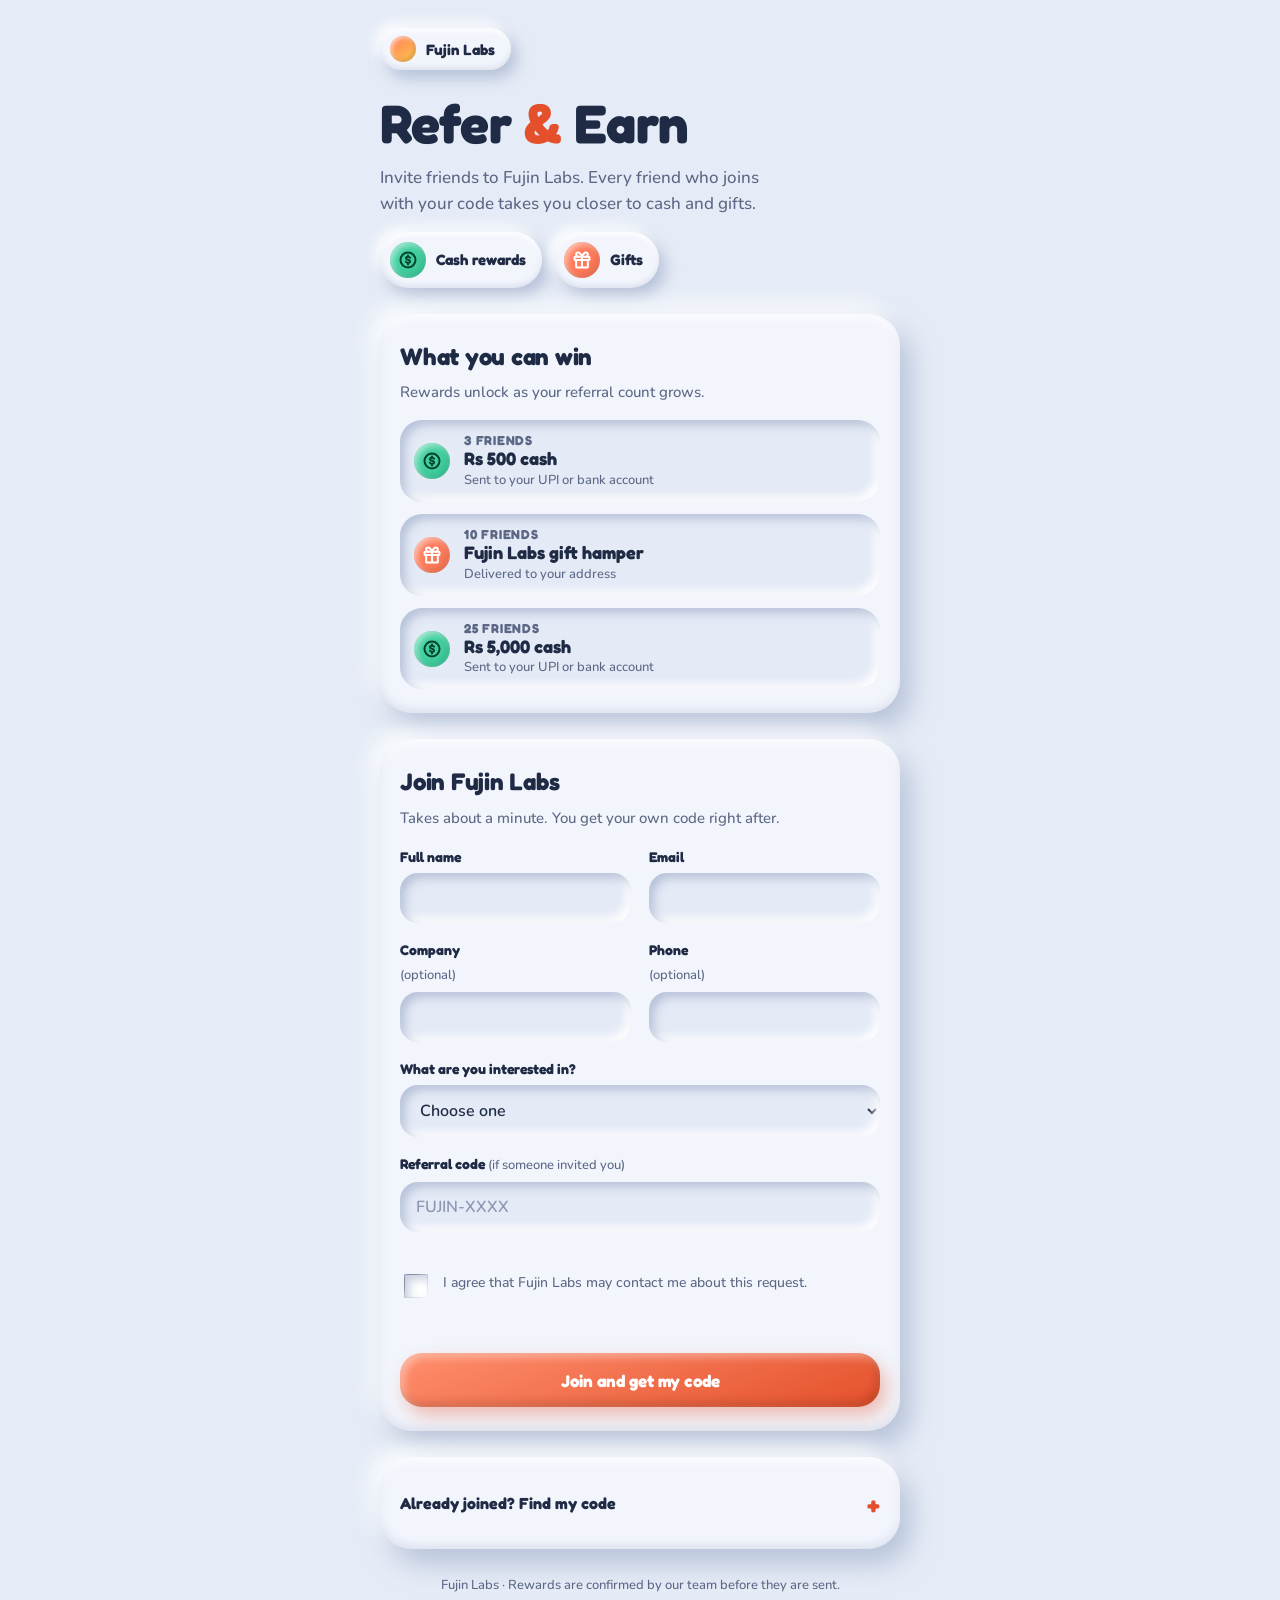
==== index.html @ dd2f0830 "Add initial index.html for Fujin Labs referral system" ====
<!doctype html>
<html lang="en">
<head>
<meta charset="utf-8">
<meta name="viewport" content="width=device-width, initial-scale=1, viewport-fit=cover">
<meta name="color-scheme" content="light">
<title>Fujin Labs Refer and Earn</title>
<link rel="preconnect" href="https://fonts.googleapis.com">
<link rel="preconnect" href="https://fonts.gstatic.com" crossorigin>
<link href="https://fonts.googleapis.com/css2?family=Fredoka:wght@500;600;700&family=Nunito:wght@500;600;700;800&display=swap" rel="stylesheet">
<style>
  /* Claymorphism, light only. Mobile-first single column; every surface is a soft raised or pressed-in blob. */
  :root{
    color-scheme:light;
    --bg:#e6ecf7; --surface:#f2f5fc; --well:#e4eaf6;
    --ink:#1f2b45; --muted:#5b6784; --line:#d3dcee;
    --coral:#ff7a59; --coral-deep:#e4502b; --mint:#3fcf9f; --mint-deep:#0e7a58;
    --sun:#ffc94d; --sky:#78c2ff; --lilac:#b9a7ff; --warn:#b3431f;
    --sh-dark:rgba(139,156,190,.55); --sh-light:#ffffff;
    --display:"Fredoka","Trebuchet MS",system-ui,sans-serif;
    --body:"Nunito","Segoe UI",system-ui,sans-serif;
    --clay:10px 14px 28px var(--sh-dark), -8px -8px 22px var(--sh-light), inset 0 -4px 8px rgba(139,156,190,.22), inset 0 4px 8px rgba(255,255,255,.95);
    --clay-sm:6px 8px 16px var(--sh-dark), -5px -5px 12px var(--sh-light), inset 0 -3px 5px rgba(139,156,190,.2), inset 0 3px 5px rgba(255,255,255,.95);
    --pressed:inset 5px 5px 10px rgba(139,156,190,.5), inset -5px -5px 10px #ffffff;
  }
  *{box-sizing:border-box}
  html{-webkit-text-size-adjust:100%}
  body{margin:0;background:var(--bg);color:var(--ink);font:500 16px/1.55 var(--body);
    padding-block:28px 56px;
    padding-left:max(16px,env(safe-area-inset-left,0px));padding-right:max(16px,env(safe-area-inset-right,0px))}
  main{max-width:520px;margin:0 auto;display:flex;flex-direction:column;gap:26px}
  .card{background:var(--surface);border-radius:32px;box-shadow:var(--clay);padding:24px 20px}
  h1,h2,h3{font-family:var(--display);margin:0;letter-spacing:-.01em;text-wrap:balance}

  /* hero */
  .brand{display:inline-flex;align-items:center;gap:10px;align-self:flex-start;background:var(--surface);box-shadow:var(--clay-sm);border-radius:999px;padding:8px 16px 8px 10px;font:700 15px var(--display)}
  .brand i{width:26px;height:26px;border-radius:50%;background:linear-gradient(145deg,var(--coral),var(--sun));box-shadow:inset -2px -2px 4px rgba(0,0,0,.15),inset 2px 2px 4px rgba(255,255,255,.6)}
  .hero{display:flex;flex-direction:column;gap:14px}
  h1{font-size:clamp(38px,11vw,54px);line-height:1.02;font-weight:700}
  h1 em{font-style:normal;color:var(--coral-deep)}
  .lede{margin:0;color:var(--muted);font-size:17px;max-width:40ch}
  .chips{display:flex;gap:12px;flex-wrap:wrap}
  .chip{display:flex;align-items:center;gap:10px;padding:10px 16px 10px 10px;border-radius:999px;background:var(--surface);box-shadow:var(--clay-sm);font:700 15px var(--display)}
  .ico{width:36px;height:36px;border-radius:50%;display:grid;place-items:center;flex:none;box-shadow:inset -3px -3px 6px rgba(0,0,0,.12),inset 3px 3px 6px rgba(255,255,255,.55)}
  .ico svg{width:20px;height:20px}
  .ico.money{background:var(--mint);color:#06432f} .ico.gift{background:var(--coral);color:#fff}

  /* reward ladder */
  .ladder{display:flex;flex-direction:column;gap:12px;margin-top:16px}
  .tier{display:flex;align-items:center;gap:14px;background:var(--well);border-radius:22px;box-shadow:var(--pressed);padding:12px 14px}
  .tier .need{font:700 13px var(--display);color:var(--muted);text-transform:uppercase;letter-spacing:.06em}
  .tier .what{font:700 18px/1.2 var(--display)}
  .tier .det{font-size:13px;color:var(--muted)}
  .tier.done{background:#d9f5ea} .tier.done .need{color:var(--mint-deep)}
  .tier .tick{margin-left:auto;width:28px;height:28px;border-radius:50%;background:var(--mint);color:#06432f;display:none;place-items:center;flex:none}
  .tier.done .tick{display:grid}
  .sub{color:var(--muted);margin:6px 0 0;font-size:15px}

  /* form */
  form{display:flex;flex-direction:column;gap:18px;margin-top:18px}
  label{display:flex;flex-direction:column;gap:8px;font:700 14px var(--display)}
  label small{font:500 13px var(--body);color:var(--muted)}
  input,select{font:600 16px var(--body);color:var(--ink);background:var(--well);border:0;border-radius:18px;padding:14px 16px;min-height:50px;width:100%;min-width:0;box-shadow:var(--pressed)}
  input::placeholder{color:#8b97b2}
  input:focus,select:focus{outline:3px solid var(--sky);outline-offset:2px}
  .two{display:grid;grid-template-columns:1fr 1fr;gap:18px}
  @media(max-width:480px){.two{grid-template-columns:1fr}}
  .locked{background:#fff1ea;color:var(--coral-deep);letter-spacing:.08em;font-weight:800;cursor:not-allowed}
  .lockrow{display:flex;align-items:center;gap:8px;font:600 13px var(--body);color:var(--coral-deep)}
  .lockrow svg{width:16px;height:16px;flex:none}
  .hint{font:600 13px var(--body);margin:0;min-height:1.2em;color:var(--muted)}
  .hint.ok{color:var(--mint-deep)} .hint.bad{color:var(--warn)}
  .consent{flex-direction:row;align-items:flex-start;gap:12px;font:500 14px/1.45 var(--body);color:var(--muted)}
  .consent input{width:24px;height:24px;min-height:0;flex:none;padding:0;accent-color:var(--coral-deep);margin-top:1px}
  button{font:700 17px var(--display);border:0;cursor:pointer;color:#fff;border-radius:22px;min-height:54px;padding:14px 22px;
    background:linear-gradient(160deg,#ff8f6e,var(--coral-deep));
    box-shadow:6px 9px 18px rgba(228,80,43,.35),inset -4px -5px 9px rgba(0,0,0,.14),inset 4px 4px 9px rgba(255,255,255,.4)}
  button:active{transform:translateY(1px);box-shadow:3px 4px 9px rgba(228,80,43,.35),inset -2px -2px 5px rgba(0,0,0,.14),inset 2px 2px 5px rgba(255,255,255,.3)}
  button.soft{background:var(--surface);color:var(--ink);box-shadow:var(--clay-sm);min-height:48px;font-size:15px;padding:12px 18px}
  button.wa{background:linear-gradient(160deg,#4fdc8b,#1aa85a);box-shadow:6px 9px 18px rgba(26,168,90,.35),inset -4px -5px 9px rgba(0,0,0,.14),inset 4px 4px 9px rgba(255,255,255,.4)}
  button:disabled{opacity:.65;cursor:wait}
  button:focus-visible{outline:3px solid var(--sky);outline-offset:3px}

  /* result */
  .success{display:flex;align-items:center;gap:14px}
  .success .ico{width:52px;height:52px;background:var(--mint)} .success .ico svg{width:28px;height:28px}
  .codebox{margin:18px 0;background:var(--well);border-radius:24px;box-shadow:var(--pressed);padding:18px;display:flex;flex-direction:column;gap:12px}
  .codebox span{font:700 12px var(--display);text-transform:uppercase;letter-spacing:.1em;color:var(--muted)}
  .code{font:700 clamp(28px,9vw,38px)/1 var(--display);letter-spacing:.06em;color:var(--coral-deep);overflow-wrap:anywhere}
  .link{font-size:13px;color:var(--muted);overflow-wrap:anywhere;margin:0}
  .actions{display:grid;grid-template-columns:1fr 1fr;gap:12px}
  .actions .wa{grid-column:1/-1}
  .meter{margin-top:22px;display:flex;flex-direction:column;gap:10px}
  .meter-top{display:flex;align-items:baseline;gap:10px}
  .meter-top b{font:700 46px/1 var(--display);font-variant-numeric:tabular-nums}
  .bar{height:22px;border-radius:999px;background:var(--well);box-shadow:var(--pressed);overflow:hidden;padding:4px}
  .bar i{display:block;height:100%;border-radius:999px;background:linear-gradient(90deg,var(--sun),var(--coral));box-shadow:inset 0 2px 3px rgba(255,255,255,.6);min-width:14px;transition:width .5s ease}
  .badge{display:inline-block;border-radius:999px;padding:4px 12px;font:700 13px var(--display);background:var(--sun);color:#4a3500}
  .banner{border-radius:20px;background:#fff6dc;color:#6b4e00;font-size:14px;padding:12px 16px;box-shadow:var(--clay-sm)}
  details summary{cursor:pointer;font:700 16px var(--display);list-style:none;display:flex;align-items:center;justify-content:space-between;min-height:44px}
  details summary::-webkit-details-marker{display:none}
  details summary::after{content:"+";font-size:26px;color:var(--coral-deep)}
  details[open] summary::after{content:"\2212"}
  footer{text-align:center;color:var(--muted);font-size:13px}
  [hidden]{display:none!important}
  @media(prefers-reduced-motion:reduce){*{transition:none!important}}
</style>
</head>
<body>
<main>
  <div class="brand"><i></i>Fujin Labs</div>

  <header class="hero">
    <h1>Refer <em>&amp;</em> Earn</h1>
    <p class="lede">Invite friends to Fujin Labs. Every friend who joins with your code takes you closer to cash and gifts.</p>
    <div class="chips">
      <div class="chip"><span class="ico money" data-icon="money"></span>Cash rewards</div>
      <div class="chip"><span class="ico gift" data-icon="gift"></span>Gifts</div>
    </div>
  </header>

  <div id="banner" class="banner" hidden>Demo mode: entries are saved only in this browser. Add your Web app URL in the setup to store them in your Google Sheet.</div>

  <section class="card" aria-labelledby="ladderTitle">
    <h2 id="ladderTitle">What you can win</h2>
    <p class="sub">Rewards unlock as your referral count grows.</p>
    <div class="ladder" id="ladder"></div>
  </section>

  <section class="card" id="formCard" aria-labelledby="formTitle">
    <h2 id="formTitle">Join Fujin Labs</h2>
    <p class="sub">Takes about a minute. You get your own code right after.</p>
    <form id="joinForm" novalidate>
      <div class="two">
        <label for="name">Full name<input id="name" autocomplete="name" required></label>
        <label for="email">Email<input id="email" type="email" inputmode="email" autocomplete="email" required></label>
      </div>
      <div class="two">
        <label for="company">Company <small>(optional)</small><input id="company" autocomplete="organization"></label>
        <label for="phone">Phone <small>(optional)</small><input id="phone" type="tel" inputmode="tel" autocomplete="tel"></label>
      </div>
      <label for="interest">What are you interested in?
        <select id="interest" required>
          <option value="">Choose one</option>
          <option>Product demo</option>
          <option>Consulting</option>
          <option>Partnership</option>
          <option>Something else</option>
        </select>
      </label>
      <label for="ref"><span>Referral code <small id="refOpt">(if someone invited you)</small></span>
        <input id="ref" placeholder="FUJIN-XXXX" autocapitalize="characters" autocomplete="off" spellcheck="false">
        <span class="lockrow" id="lockRow" hidden>
          <svg viewBox="0 0 24 24" fill="none" stroke="currentColor" stroke-width="2.4" stroke-linecap="round" stroke-linejoin="round"><rect x="5" y="11" width="14" height="10" rx="3"/><path d="M8 11V8a4 4 0 0 1 8 0v3"/></svg>
          <span id="lockMsg">Locked from your invite link</span>
        </span>
        <p class="hint" id="refHint"></p>
      </label>
      <label class="consent" for="consent"><input id="consent" type="checkbox">I agree that Fujin Labs may contact me about this request.</label>
      <p class="hint bad" id="formErr" role="alert"></p>
      <button id="submitBtn" type="submit">Join and get my code</button>
    </form>
  </section>

  <section class="card" id="doneCard" hidden aria-live="polite">
    <div class="success">
      <span class="ico" data-icon="check"></span>
      <div><h2 id="doneTitle">You are in!</h2><p class="sub" style="margin:2px 0 0">Share your code and start earning.</p></div>
    </div>
    <div class="codebox">
      <span>Your referral code</span>
      <div class="code" id="myCode"></div>
      <p class="link" id="myLink"></p>
    </div>
    <div class="actions">
      <button class="wa" id="shareWa" type="button">Share on WhatsApp</button>
      <button class="soft" id="copyCode" type="button">Copy code</button>
      <button class="soft" id="copyLink" type="button">Copy link</button>
    </div>
    <div class="meter">
      <div class="meter-top"><b id="count">0</b><span>friends joined with your code</span></div>
      <div class="bar" aria-hidden="true"><i id="barFill" style="width:0"></i></div>
      <p class="hint" id="nextMsg"></p>
      <div id="statusRow" hidden>Reward status: <span class="badge" id="statusBadge"></span></div>
      <button class="soft" id="refresh" type="button">Refresh my count</button>
    </div>
  </section>

  <details class="card" id="lookup">
    <summary>Already joined? Find my code</summary>
    <form id="lookupForm" novalidate>
      <label for="lookupEmail">Email you signed up with<input id="lookupEmail" type="email" inputmode="email" autocomplete="email"></label>
      <p class="hint" id="lookupErr"></p>
      <button type="submit" class="soft">Show my code</button>
    </form>
  </details>

  <footer>Fujin Labs &middot; Rewards are confirmed by our team before they are sent.</footer>
</main>

<script>
/* ---- Setting: paste your Google Apps Script Web app URL here (ends in /exec) ---- */
const CONFIG = { SHEET_API_URL: "https://script.google.com/macros/s/AKfycbxILgBFXVbMXhCIOjwt2EqK8rkyl3pEs3VW-6QlWUt3Z2o6DV46rWyHUhiUGDmuvYqa/exec" };

const $ = id => document.getElementById(id);
const DEMO = !CONFIG.SHEET_API_URL;
const ALPHABET = "ABCDEFGHJKLMNPQRSTUVWXYZ23456789";
const DEFAULT_TIERS = [
  {need:3,  reward:"Rs 500 cash",           type:"Money", details:"Sent to your UPI or bank account"},
  {need:10, reward:"Fujin Labs gift hamper", type:"Gift",  details:"Delivered to your address"},
  {need:25, reward:"Rs 5,000 cash",          type:"Money", details:"Sent to your UPI or bank account"}
];
const ICONS = {
  money:'<svg viewBox="0 0 24 24" fill="none" stroke="currentColor" stroke-width="2.4" stroke-linecap="round" stroke-linejoin="round"><circle cx="12" cy="12" r="9"/><path d="M14.5 9.2c-.4-.8-1.4-1.2-2.5-1.2-1.4 0-2.5.7-2.5 1.8 0 2.5 5 1.2 5 3.7 0 1.1-1.1 1.8-2.5 1.8-1.2 0-2.2-.5-2.6-1.4M12 6.5V8m0 8v1.5"/></svg>',
  gift:'<svg viewBox="0 0 24 24" fill="none" stroke="currentColor" stroke-width="2.4" stroke-linecap="round" stroke-linejoin="round"><rect x="3" y="8" width="18" height="4" rx="1"/><path d="M12 8v13M5 12v8a1 1 0 0 0 1 1h12a1 1 0 0 0 1-1v-8M7.5 8a2.5 2.5 0 1 1 0-5C10 3 12 8 12 8s2-5 4.5-5a2.5 2.5 0 1 1 0 5"/></svg>',
  check:'<svg viewBox="0 0 24 24" fill="none" stroke="#06432f" stroke-width="3" stroke-linecap="round" stroke-linejoin="round"><path d="M5 12.5l4.5 4.5L19 7.5"/></svg>'
};
document.querySelectorAll("[data-icon]").forEach(el => el.innerHTML = ICONS[el.dataset.icon]);

/* ---- Backend: Google Sheet via Apps Script, or a browser-only demo ---- */
async function rpc(action, body){
  /* text/plain keeps this a "simple" request, so the browser sends no CORS preflight */
  const r = await fetch(CONFIG.SHEET_API_URL, {method:"POST", headers:{"Content-Type":"text/plain;charset=utf-8"}, body:JSON.stringify({action, ...body})});
  if(!r.ok) throw new Error("Request failed (" + r.status + ")");
  const out = await r.json();
  if(out && out.error) throw new Error(out.error);
  return out;
}
function demoRows(){ try{ return JSON.parse(localStorage.getItem("fujin_demo")||"[]"); }catch(e){ return []; } }
function demoSave(rows){ try{ localStorage.setItem("fujin_demo", JSON.stringify(rows)); }catch(e){} }
function newCode(){ let s=""; for(let i=0;i<4;i++) s+=ALPHABET[Math.floor(Math.random()*ALPHABET.length)]; return "FUJIN-"+s; }
const countOf = (rows, code) => rows.filter(r => r.referred_by === code).length;

const api = {
  async config(){
    if(!DEMO) return rpc("config", {});
    try{ const t = JSON.parse(localStorage.getItem("fujin_demo_tiers")||"null"); if(t) return {tiers:t}; }catch(e){}
    return {tiers:DEFAULT_TIERS};
  },
  async join(d){
    if(!DEMO) return rpc("join", d);
    const rows = demoRows(), found = rows.find(r => r.email === d.email);
    if(found) return {code:found.code, existing:true, count:countOf(rows, found.code), status:found.status||"None"};
    const ref = rows.some(r => r.code === d.ref) ? d.ref : null;
    let code = newCode(); while(rows.some(r => r.code === code)) code = newCode();
    rows.push({name:d.name, email:d.email, company:d.company, phone:d.phone, interest:d.interest, referred_by:ref, code, status:"None", notes:"", created_at:new Date().toISOString()});
    demoSave(rows);
    return {code, existing:false, count:0, status:"None"};
  },
  async stats(email){
    if(!DEMO) return rpc("stats", {email});
    const rows = demoRows(), me = rows.find(r => r.email === email);
    return me ? {code:me.code, count:countOf(rows, me.code), status:me.status||"None"} : null;
  },
  async check(code){
    if(!DEMO) return rpc("check", {code});
    const me = demoRows().find(r => r.code === code);
    return me ? me.name.split(" ")[0] : null;
  }
};

/* ---- Reward ladder ---- */
let TIERS = DEFAULT_TIERS, current = {count:0, status:"None"};

function renderLadder(){
  const box = $("ladder"); box.textContent = "";
  TIERS.forEach(t => {
    const row = document.createElement("div"); row.className = "tier" + (current.count >= t.need ? " done" : "");
    const ico = document.createElement("span"); ico.className = "ico " + (t.type === "Gift" ? "gift" : "money"); ico.innerHTML = ICONS[t.type === "Gift" ? "gift" : "money"];
    const txt = document.createElement("div");
    const need = document.createElement("div"); need.className = "need"; need.textContent = t.need + (t.need === 1 ? " friend" : " friends");
    const what = document.createElement("div"); what.className = "what"; what.textContent = t.reward;
    txt.append(need, what);
    if(t.details){ const d = document.createElement("div"); d.className = "det"; d.textContent = t.details; txt.append(d); }
    const tick = document.createElement("span"); tick.className = "tick"; tick.innerHTML = ICONS.check;
    row.append(ico, txt, tick); box.append(row);
  });
}

function renderProgress(){
  $("count").textContent = current.count;
  const next = TIERS.find(t => t.need > current.count), last = TIERS[TIERS.length-1];
  if(next){
    $("barFill").style.width = Math.max(6, Math.min(100, current.count / next.need * 100)) + "%";
    const left = next.need - current.count;
    $("nextMsg").textContent = left + (left === 1 ? " more friend" : " more friends") + " to unlock " + next.reward + ".";
  } else if(last){
    $("barFill").style.width = "100%"; $("nextMsg").textContent = "You unlocked every reward. Thank you!";
  } else { $("barFill").style.width = "6%"; $("nextMsg").textContent = ""; }
  const show = current.status && current.status !== "None";
  $("statusRow").hidden = !show; if(show) $("statusBadge").textContent = current.status;
  renderLadder();
}

/* ---- Referral lock ---- */
const base = location.href.split("#")[0].split("?")[0];
let currentEmail = "", refLocked = false;

function storedRef(){ try{ return localStorage.getItem("fujin_ref") || ""; }catch(e){ return ""; } }
function storeRef(v){ try{ localStorage.setItem("fujin_ref", v); }catch(e){} }
function clearRef(){ try{ localStorage.removeItem("fujin_ref"); }catch(e){} }

function lockRef(code){
  refLocked = true;
  const el = $("ref"); el.value = code; el.readOnly = true; el.classList.add("locked"); el.setAttribute("aria-readonly","true");
  el.tabIndex = -1; $("lockRow").hidden = false; $("refOpt").textContent = "(from your invite)";
}
function unlockRef(){
  refLocked = false;
  const el = $("ref"); el.readOnly = false; el.classList.remove("locked"); el.removeAttribute("aria-readonly");
  el.tabIndex = 0; $("lockRow").hidden = true; $("refOpt").textContent = "(if someone invited you)";
}
/* Block every way of editing a locked field. */
["keydown","beforeinput","paste","cut","drop"].forEach(ev => $("ref").addEventListener(ev, e => { if(refLocked) e.preventDefault(); }));

async function checkRef(){
  const code = $("ref").value.trim().toUpperCase(), h = $("refHint");
  h.className = "hint"; h.textContent = "";
  if(!code) return;
  try{
    const who = await api.check(code);
    if(who){ h.className = "hint ok"; h.textContent = "Invited by " + who; $("lockMsg").textContent = "Locked. Invited by " + who + "."; return true; }
    h.className = "hint bad"; h.textContent = "We could not find that code.";
    if(refLocked){ clearRef(); unlockRef(); $("ref").value = ""; h.textContent = "That invite code is not valid, so the field is open. You can still join."; }
    return false;
  }catch(e){ return null; }
}
$("ref").addEventListener("blur", () => { if(!refLocked) checkRef(); });

(async function initRef(){
  const fromLink = (new URLSearchParams(location.search).get("ref") || "").trim().toUpperCase();
  const code = /^FUJIN-[A-Z0-9]{4}$/.test(fromLink) ? fromLink : storedRef();
  if(code){ storeRef(code); lockRef(code); await checkRef(); }
})();

/* ---- Page ---- */
if(DEMO) $("banner").hidden = false;

function showResult(res, existing){
  current = {count:res.count || 0, status:res.status || "None"};
  $("formCard").hidden = true; $("doneCard").hidden = false;
  $("doneTitle").textContent = existing ? "Welcome back!" : "You are in!";
  $("myCode").textContent = res.code;
  $("myLink").textContent = base + "?ref=" + res.code;
  renderProgress();
  $("doneCard").scrollIntoView({behavior:"smooth", block:"start"});
}

$("joinForm").addEventListener("submit", async e => {
  e.preventDefault();
  const err = $("formErr"); err.textContent = "";
  const d = {name:$("name").value.trim(), email:$("email").value.trim().toLowerCase(), company:$("company").value.trim(),
    phone:$("phone").value.trim(), interest:$("interest").value, ref:$("ref").value.trim().toUpperCase() || null};
  if(!d.name) return err.textContent = "Enter your name.";
  if(!/^[^@\s]+@[^@\s]+\.[^@\s]+$/.test(d.email)) return err.textContent = "Enter a valid email address.";
  if(!d.interest) return err.textContent = "Choose what you are interested in.";
  if(!$("consent").checked) return err.textContent = "Please tick the consent box to continue.";
  $("submitBtn").disabled = true;
  try{
    const res = await api.join(d);
    currentEmail = d.email; clearRef();
    showResult(res, res.existing);
  }catch(ex){ err.textContent = "Something went wrong. Please try again in a moment."; }
  finally{ $("submitBtn").disabled = false; }
});

$("lookupForm").addEventListener("submit", async e => {
  e.preventDefault();
  const err = $("lookupErr"), email = $("lookupEmail").value.trim().toLowerCase();
  err.className = "hint"; err.textContent = "";
  if(!email) return err.textContent = "Enter your email.";
  try{
    const res = await api.stats(email);
    if(!res){ err.className = "hint bad"; err.textContent = "No signup found for that email."; return; }
    currentEmail = email; showResult(res, true);
  }catch(ex){ err.className = "hint bad"; err.textContent = "Could not check right now. Try again shortly."; }
});

$("refresh").addEventListener("click", async () => {
  if(!currentEmail) return;
  try{ const res = await api.stats(currentEmail); if(res){ current = {count:res.count, status:res.status || "None"}; renderProgress(); } }catch(e){}
});

async function copy(text, btn){
  const old = btn.textContent;
  try{ await navigator.clipboard.writeText(text); btn.textContent = "Copied!"; }
  catch(e){ btn.textContent = "Press and hold to copy"; }
  setTimeout(() => btn.textContent = old, 1600);
}
$("copyCode").addEventListener("click", e => copy($("myCode").textContent, e.target));
$("copyLink").addEventListener("click", e => copy($("myLink").textContent, e.target));
$("shareWa").addEventListener("click", () => {
  const msg = "Join Fujin Labs with my code " + $("myCode").textContent + " and we both move closer to rewards: " + $("myLink").textContent;
  window.open("https://wa.me/?text=" + encodeURIComponent(msg), "_blank", "noopener");
});

(async function boot(){
  renderLadder();
  try{ const c = await api.config(); if(c && c.tiers && c.tiers.length) TIERS = c.tiers; }catch(e){}
  renderProgress();
})();
</script>
</body>
</html>
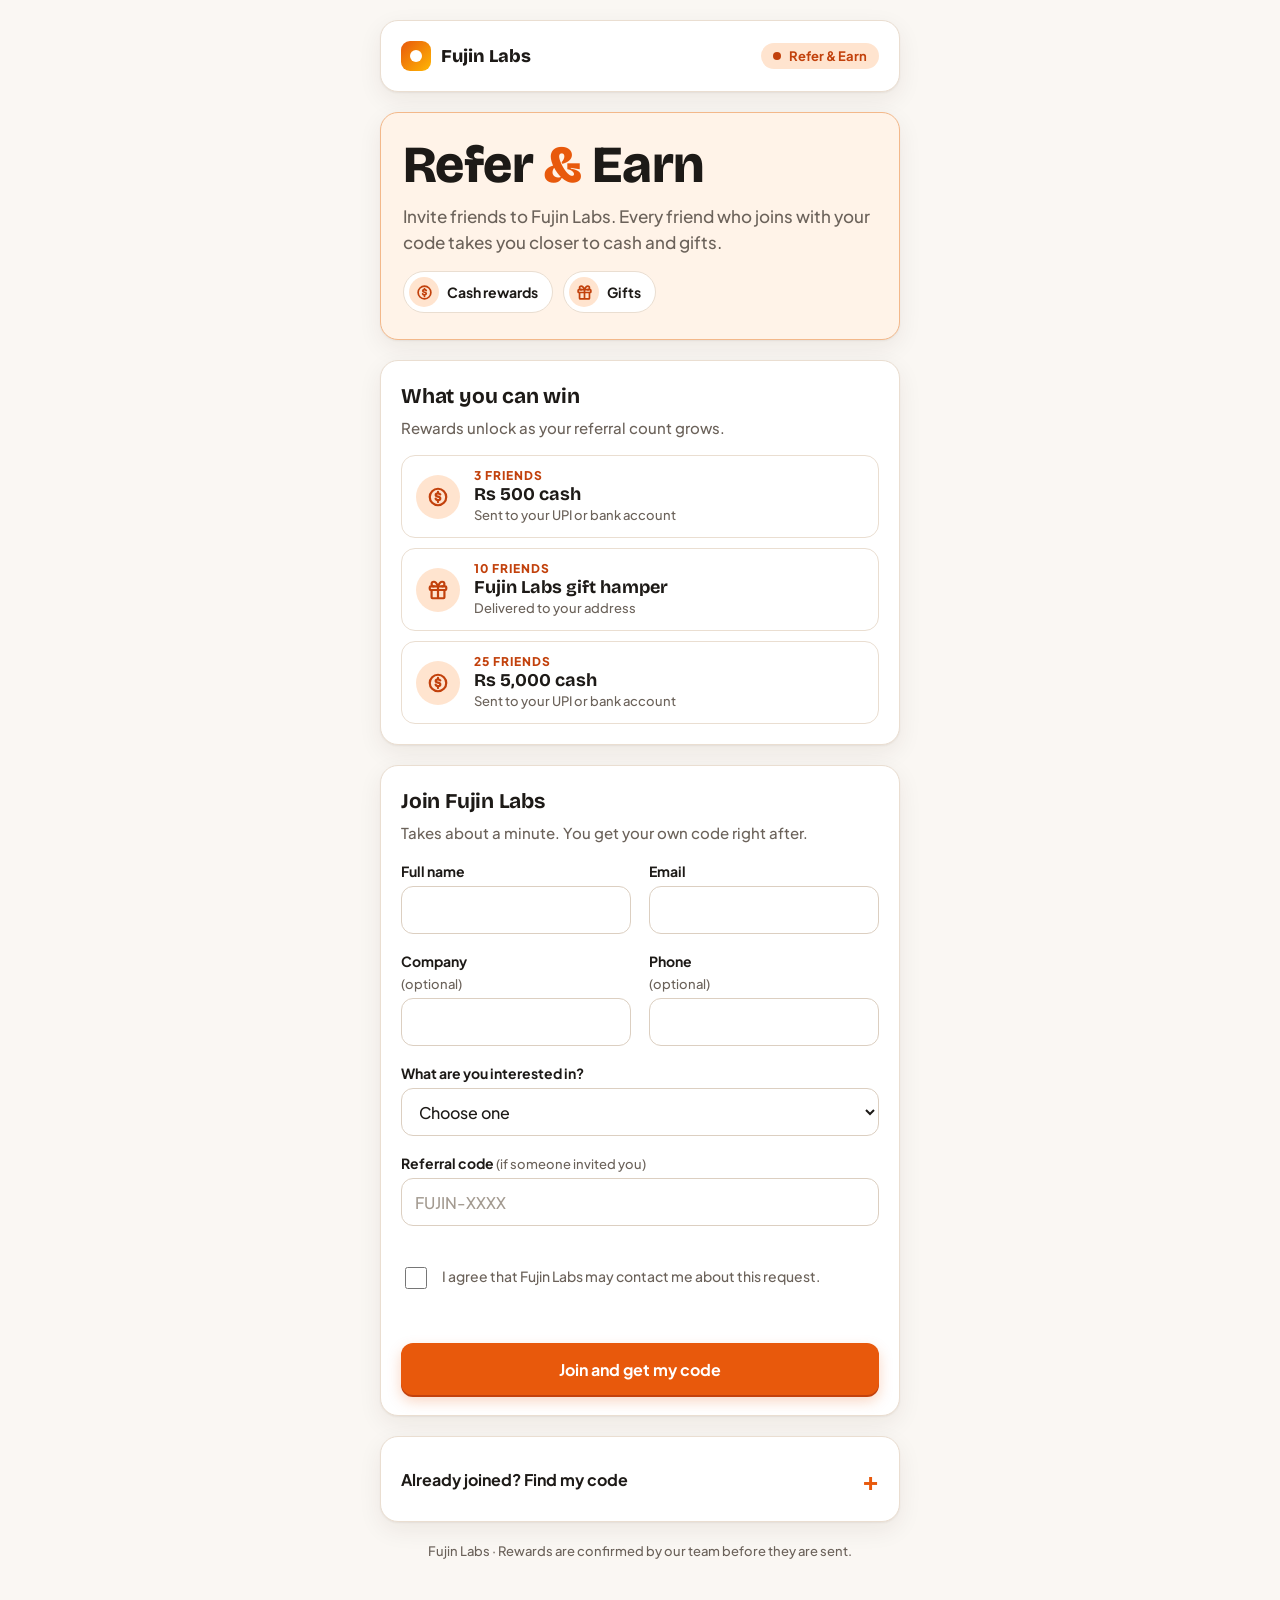
==== commit 2c73c4a9: "Add files via upload" ====
--- a/index.html
+++ b/index.html
@@ -1,404 +1,362 @@
-<!doctype html>
-<html lang="en">
-<head>
-<meta charset="utf-8">
-<meta name="viewport" content="width=device-width, initial-scale=1, viewport-fit=cover">
-<meta name="color-scheme" content="light">
-<title>Fujin Labs Refer and Earn</title>
-<link rel="preconnect" href="https://fonts.googleapis.com">
-<link rel="preconnect" href="https://fonts.gstatic.com" crossorigin>
-<link href="https://fonts.googleapis.com/css2?family=Fredoka:wght@500;600;700&family=Nunito:wght@500;600;700;800&display=swap" rel="stylesheet">
-<style>
-  /* Claymorphism, light only. Mobile-first single column; every surface is a soft raised or pressed-in blob. */
-  :root{
-    color-scheme:light;
-    --bg:#e6ecf7; --surface:#f2f5fc; --well:#e4eaf6;
-    --ink:#1f2b45; --muted:#5b6784; --line:#d3dcee;
-    --coral:#ff7a59; --coral-deep:#e4502b; --mint:#3fcf9f; --mint-deep:#0e7a58;
-    --sun:#ffc94d; --sky:#78c2ff; --lilac:#b9a7ff; --warn:#b3431f;
-    --sh-dark:rgba(139,156,190,.55); --sh-light:#ffffff;
-    --display:"Fredoka","Trebuchet MS",system-ui,sans-serif;
-    --body:"Nunito","Segoe UI",system-ui,sans-serif;
-    --clay:10px 14px 28px var(--sh-dark), -8px -8px 22px var(--sh-light), inset 0 -4px 8px rgba(139,156,190,.22), inset 0 4px 8px rgba(255,255,255,.95);
-    --clay-sm:6px 8px 16px var(--sh-dark), -5px -5px 12px var(--sh-light), inset 0 -3px 5px rgba(139,156,190,.2), inset 0 3px 5px rgba(255,255,255,.95);
-    --pressed:inset 5px 5px 10px rgba(139,156,190,.5), inset -5px -5px 10px #ffffff;
-  }
-  *{box-sizing:border-box}
-  html{-webkit-text-size-adjust:100%}
-  body{margin:0;background:var(--bg);color:var(--ink);font:500 16px/1.55 var(--body);
-    padding-block:28px 56px;
-    padding-left:max(16px,env(safe-area-inset-left,0px));padding-right:max(16px,env(safe-area-inset-right,0px))}
-  main{max-width:520px;margin:0 auto;display:flex;flex-direction:column;gap:26px}
-  .card{background:var(--surface);border-radius:32px;box-shadow:var(--clay);padding:24px 20px}
-  h1,h2,h3{font-family:var(--display);margin:0;letter-spacing:-.01em;text-wrap:balance}
-
-  /* hero */
-  .brand{display:inline-flex;align-items:center;gap:10px;align-self:flex-start;background:var(--surface);box-shadow:var(--clay-sm);border-radius:999px;padding:8px 16px 8px 10px;font:700 15px var(--display)}
-  .brand i{width:26px;height:26px;border-radius:50%;background:linear-gradient(145deg,var(--coral),var(--sun));box-shadow:inset -2px -2px 4px rgba(0,0,0,.15),inset 2px 2px 4px rgba(255,255,255,.6)}
-  .hero{display:flex;flex-direction:column;gap:14px}
-  h1{font-size:clamp(38px,11vw,54px);line-height:1.02;font-weight:700}
-  h1 em{font-style:normal;color:var(--coral-deep)}
-  .lede{margin:0;color:var(--muted);font-size:17px;max-width:40ch}
-  .chips{display:flex;gap:12px;flex-wrap:wrap}
-  .chip{display:flex;align-items:center;gap:10px;padding:10px 16px 10px 10px;border-radius:999px;background:var(--surface);box-shadow:var(--clay-sm);font:700 15px var(--display)}
-  .ico{width:36px;height:36px;border-radius:50%;display:grid;place-items:center;flex:none;box-shadow:inset -3px -3px 6px rgba(0,0,0,.12),inset 3px 3px 6px rgba(255,255,255,.55)}
-  .ico svg{width:20px;height:20px}
-  .ico.money{background:var(--mint);color:#06432f} .ico.gift{background:var(--coral);color:#fff}
-
-  /* reward ladder */
-  .ladder{display:flex;flex-direction:column;gap:12px;margin-top:16px}
-  .tier{display:flex;align-items:center;gap:14px;background:var(--well);border-radius:22px;box-shadow:var(--pressed);padding:12px 14px}
-  .tier .need{font:700 13px var(--display);color:var(--muted);text-transform:uppercase;letter-spacing:.06em}
-  .tier .what{font:700 18px/1.2 var(--display)}
-  .tier .det{font-size:13px;color:var(--muted)}
-  .tier.done{background:#d9f5ea} .tier.done .need{color:var(--mint-deep)}
-  .tier .tick{margin-left:auto;width:28px;height:28px;border-radius:50%;background:var(--mint);color:#06432f;display:none;place-items:center;flex:none}
-  .tier.done .tick{display:grid}
-  .sub{color:var(--muted);margin:6px 0 0;font-size:15px}
-
-  /* form */
-  form{display:flex;flex-direction:column;gap:18px;margin-top:18px}
-  label{display:flex;flex-direction:column;gap:8px;font:700 14px var(--display)}
-  label small{font:500 13px var(--body);color:var(--muted)}
-  input,select{font:600 16px var(--body);color:var(--ink);background:var(--well);border:0;border-radius:18px;padding:14px 16px;min-height:50px;width:100%;min-width:0;box-shadow:var(--pressed)}
-  input::placeholder{color:#8b97b2}
-  input:focus,select:focus{outline:3px solid var(--sky);outline-offset:2px}
-  .two{display:grid;grid-template-columns:1fr 1fr;gap:18px}
-  @media(max-width:480px){.two{grid-template-columns:1fr}}
-  .locked{background:#fff1ea;color:var(--coral-deep);letter-spacing:.08em;font-weight:800;cursor:not-allowed}
-  .lockrow{display:flex;align-items:center;gap:8px;font:600 13px var(--body);color:var(--coral-deep)}
-  .lockrow svg{width:16px;height:16px;flex:none}
-  .hint{font:600 13px var(--body);margin:0;min-height:1.2em;color:var(--muted)}
-  .hint.ok{color:var(--mint-deep)} .hint.bad{color:var(--warn)}
-  .consent{flex-direction:row;align-items:flex-start;gap:12px;font:500 14px/1.45 var(--body);color:var(--muted)}
-  .consent input{width:24px;height:24px;min-height:0;flex:none;padding:0;accent-color:var(--coral-deep);margin-top:1px}
-  button{font:700 17px var(--display);border:0;cursor:pointer;color:#fff;border-radius:22px;min-height:54px;padding:14px 22px;
-    background:linear-gradient(160deg,#ff8f6e,var(--coral-deep));
-    box-shadow:6px 9px 18px rgba(228,80,43,.35),inset -4px -5px 9px rgba(0,0,0,.14),inset 4px 4px 9px rgba(255,255,255,.4)}
-  button:active{transform:translateY(1px);box-shadow:3px 4px 9px rgba(228,80,43,.35),inset -2px -2px 5px rgba(0,0,0,.14),inset 2px 2px 5px rgba(255,255,255,.3)}
-  button.soft{background:var(--surface);color:var(--ink);box-shadow:var(--clay-sm);min-height:48px;font-size:15px;padding:12px 18px}
-  button.wa{background:linear-gradient(160deg,#4fdc8b,#1aa85a);box-shadow:6px 9px 18px rgba(26,168,90,.35),inset -4px -5px 9px rgba(0,0,0,.14),inset 4px 4px 9px rgba(255,255,255,.4)}
-  button:disabled{opacity:.65;cursor:wait}
-  button:focus-visible{outline:3px solid var(--sky);outline-offset:3px}
-
-  /* result */
-  .success{display:flex;align-items:center;gap:14px}
-  .success .ico{width:52px;height:52px;background:var(--mint)} .success .ico svg{width:28px;height:28px}
-  .codebox{margin:18px 0;background:var(--well);border-radius:24px;box-shadow:var(--pressed);padding:18px;display:flex;flex-direction:column;gap:12px}
-  .codebox span{font:700 12px var(--display);text-transform:uppercase;letter-spacing:.1em;color:var(--muted)}
-  .code{font:700 clamp(28px,9vw,38px)/1 var(--display);letter-spacing:.06em;color:var(--coral-deep);overflow-wrap:anywhere}
-  .link{font-size:13px;color:var(--muted);overflow-wrap:anywhere;margin:0}
-  .actions{display:grid;grid-template-columns:1fr 1fr;gap:12px}
-  .actions .wa{grid-column:1/-1}
-  .meter{margin-top:22px;display:flex;flex-direction:column;gap:10px}
-  .meter-top{display:flex;align-items:baseline;gap:10px}
-  .meter-top b{font:700 46px/1 var(--display);font-variant-numeric:tabular-nums}
-  .bar{height:22px;border-radius:999px;background:var(--well);box-shadow:var(--pressed);overflow:hidden;padding:4px}
-  .bar i{display:block;height:100%;border-radius:999px;background:linear-gradient(90deg,var(--sun),var(--coral));box-shadow:inset 0 2px 3px rgba(255,255,255,.6);min-width:14px;transition:width .5s ease}
-  .badge{display:inline-block;border-radius:999px;padding:4px 12px;font:700 13px var(--display);background:var(--sun);color:#4a3500}
-  .banner{border-radius:20px;background:#fff6dc;color:#6b4e00;font-size:14px;padding:12px 16px;box-shadow:var(--clay-sm)}
-  details summary{cursor:pointer;font:700 16px var(--display);list-style:none;display:flex;align-items:center;justify-content:space-between;min-height:44px}
-  details summary::-webkit-details-marker{display:none}
-  details summary::after{content:"+";font-size:26px;color:var(--coral-deep)}
-  details[open] summary::after{content:"\2212"}
-  footer{text-align:center;color:var(--muted);font-size:13px}
-  [hidden]{display:none!important}
-  @media(prefers-reduced-motion:reduce){*{transition:none!important}}
-</style>
-</head>
-<body>
-<main>
-  <div class="brand"><i></i>Fujin Labs</div>
-
-  <header class="hero">
-    <h1>Refer <em>&amp;</em> Earn</h1>
-    <p class="lede">Invite friends to Fujin Labs. Every friend who joins with your code takes you closer to cash and gifts.</p>
-    <div class="chips">
-      <div class="chip"><span class="ico money" data-icon="money"></span>Cash rewards</div>
-      <div class="chip"><span class="ico gift" data-icon="gift"></span>Gifts</div>
-    </div>
-  </header>
-
-  <div id="banner" class="banner" hidden>Demo mode: entries are saved only in this browser. Add your Web app URL in the setup to store them in your Google Sheet.</div>
-
-  <section class="card" aria-labelledby="ladderTitle">
-    <h2 id="ladderTitle">What you can win</h2>
-    <p class="sub">Rewards unlock as your referral count grows.</p>
-    <div class="ladder" id="ladder"></div>
-  </section>
-
-  <section class="card" id="formCard" aria-labelledby="formTitle">
-    <h2 id="formTitle">Join Fujin Labs</h2>
-    <p class="sub">Takes about a minute. You get your own code right after.</p>
-    <form id="joinForm" novalidate>
-      <div class="two">
-        <label for="name">Full name<input id="name" autocomplete="name" required></label>
-        <label for="email">Email<input id="email" type="email" inputmode="email" autocomplete="email" required></label>
-      </div>
-      <div class="two">
-        <label for="company">Company <small>(optional)</small><input id="company" autocomplete="organization"></label>
-        <label for="phone">Phone <small>(optional)</small><input id="phone" type="tel" inputmode="tel" autocomplete="tel"></label>
-      </div>
-      <label for="interest">What are you interested in?
-        <select id="interest" required>
-          <option value="">Choose one</option>
-          <option>Product demo</option>
-          <option>Consulting</option>
-          <option>Partnership</option>
-          <option>Something else</option>
-        </select>
-      </label>
-      <label for="ref"><span>Referral code <small id="refOpt">(if someone invited you)</small></span>
-        <input id="ref" placeholder="FUJIN-XXXX" autocapitalize="characters" autocomplete="off" spellcheck="false">
-        <span class="lockrow" id="lockRow" hidden>
-          <svg viewBox="0 0 24 24" fill="none" stroke="currentColor" stroke-width="2.4" stroke-linecap="round" stroke-linejoin="round"><rect x="5" y="11" width="14" height="10" rx="3"/><path d="M8 11V8a4 4 0 0 1 8 0v3"/></svg>
-          <span id="lockMsg">Locked from your invite link</span>
-        </span>
-        <p class="hint" id="refHint"></p>
-      </label>
-      <label class="consent" for="consent"><input id="consent" type="checkbox">I agree that Fujin Labs may contact me about this request.</label>
-      <p class="hint bad" id="formErr" role="alert"></p>
-      <button id="submitBtn" type="submit">Join and get my code</button>
-    </form>
-  </section>
-
-  <section class="card" id="doneCard" hidden aria-live="polite">
-    <div class="success">
-      <span class="ico" data-icon="check"></span>
-      <div><h2 id="doneTitle">You are in!</h2><p class="sub" style="margin:2px 0 0">Share your code and start earning.</p></div>
-    </div>
-    <div class="codebox">
-      <span>Your referral code</span>
-      <div class="code" id="myCode"></div>
-      <p class="link" id="myLink"></p>
-    </div>
-    <div class="actions">
-      <button class="wa" id="shareWa" type="button">Share on WhatsApp</button>
-      <button class="soft" id="copyCode" type="button">Copy code</button>
-      <button class="soft" id="copyLink" type="button">Copy link</button>
-    </div>
-    <div class="meter">
-      <div class="meter-top"><b id="count">0</b><span>friends joined with your code</span></div>
-      <div class="bar" aria-hidden="true"><i id="barFill" style="width:0"></i></div>
-      <p class="hint" id="nextMsg"></p>
-      <div id="statusRow" hidden>Reward status: <span class="badge" id="statusBadge"></span></div>
-      <button class="soft" id="refresh" type="button">Refresh my count</button>
-    </div>
-  </section>
-
-  <details class="card" id="lookup">
-    <summary>Already joined? Find my code</summary>
-    <form id="lookupForm" novalidate>
-      <label for="lookupEmail">Email you signed up with<input id="lookupEmail" type="email" inputmode="email" autocomplete="email"></label>
-      <p class="hint" id="lookupErr"></p>
-      <button type="submit" class="soft">Show my code</button>
-    </form>
-  </details>
-
-  <footer>Fujin Labs &middot; Rewards are confirmed by our team before they are sent.</footer>
-</main>
-
-<script>
-/* ---- Setting: paste your Google Apps Script Web app URL here (ends in /exec) ---- */
-const CONFIG = { SHEET_API_URL: "https://script.google.com/macros/s/AKfycbxILgBFXVbMXhCIOjwt2EqK8rkyl3pEs3VW-6QlWUt3Z2o6DV46rWyHUhiUGDmuvYqa/exec" };
-
-const $ = id => document.getElementById(id);
-const DEMO = !CONFIG.SHEET_API_URL;
-const ALPHABET = "ABCDEFGHJKLMNPQRSTUVWXYZ23456789";
-const DEFAULT_TIERS = [
-  {need:3,  reward:"Rs 500 cash",           type:"Money", details:"Sent to your UPI or bank account"},
-  {need:10, reward:"Fujin Labs gift hamper", type:"Gift",  details:"Delivered to your address"},
-  {need:25, reward:"Rs 5,000 cash",          type:"Money", details:"Sent to your UPI or bank account"}
-];
-const ICONS = {
-  money:'<svg viewBox="0 0 24 24" fill="none" stroke="currentColor" stroke-width="2.4" stroke-linecap="round" stroke-linejoin="round"><circle cx="12" cy="12" r="9"/><path d="M14.5 9.2c-.4-.8-1.4-1.2-2.5-1.2-1.4 0-2.5.7-2.5 1.8 0 2.5 5 1.2 5 3.7 0 1.1-1.1 1.8-2.5 1.8-1.2 0-2.2-.5-2.6-1.4M12 6.5V8m0 8v1.5"/></svg>',
-  gift:'<svg viewBox="0 0 24 24" fill="none" stroke="currentColor" stroke-width="2.4" stroke-linecap="round" stroke-linejoin="round"><rect x="3" y="8" width="18" height="4" rx="1"/><path d="M12 8v13M5 12v8a1 1 0 0 0 1 1h12a1 1 0 0 0 1-1v-8M7.5 8a2.5 2.5 0 1 1 0-5C10 3 12 8 12 8s2-5 4.5-5a2.5 2.5 0 1 1 0 5"/></svg>',
-  check:'<svg viewBox="0 0 24 24" fill="none" stroke="#06432f" stroke-width="3" stroke-linecap="round" stroke-linejoin="round"><path d="M5 12.5l4.5 4.5L19 7.5"/></svg>'
-};
-document.querySelectorAll("[data-icon]").forEach(el => el.innerHTML = ICONS[el.dataset.icon]);
-
-/* ---- Backend: Google Sheet via Apps Script, or a browser-only demo ---- */
-async function rpc(action, body){
-  /* text/plain keeps this a "simple" request, so the browser sends no CORS preflight */
-  const r = await fetch(CONFIG.SHEET_API_URL, {method:"POST", headers:{"Content-Type":"text/plain;charset=utf-8"}, body:JSON.stringify({action, ...body})});
-  if(!r.ok) throw new Error("Request failed (" + r.status + ")");
-  const out = await r.json();
-  if(out && out.error) throw new Error(out.error);
-  return out;
-}
-function demoRows(){ try{ return JSON.parse(localStorage.getItem("fujin_demo")||"[]"); }catch(e){ return []; } }
-function demoSave(rows){ try{ localStorage.setItem("fujin_demo", JSON.stringify(rows)); }catch(e){} }
-function newCode(){ let s=""; for(let i=0;i<4;i++) s+=ALPHABET[Math.floor(Math.random()*ALPHABET.length)]; return "FUJIN-"+s; }
-const countOf = (rows, code) => rows.filter(r => r.referred_by === code).length;
-
-const api = {
-  async config(){
-    if(!DEMO) return rpc("config", {});
-    try{ const t = JSON.parse(localStorage.getItem("fujin_demo_tiers")||"null"); if(t) return {tiers:t}; }catch(e){}
-    return {tiers:DEFAULT_TIERS};
-  },
-  async join(d){
-    if(!DEMO) return rpc("join", d);
-    const rows = demoRows(), found = rows.find(r => r.email === d.email);
-    if(found) return {code:found.code, existing:true, count:countOf(rows, found.code), status:found.status||"None"};
-    const ref = rows.some(r => r.code === d.ref) ? d.ref : null;
-    let code = newCode(); while(rows.some(r => r.code === code)) code = newCode();
-    rows.push({name:d.name, email:d.email, company:d.company, phone:d.phone, interest:d.interest, referred_by:ref, code, status:"None", notes:"", created_at:new Date().toISOString()});
-    demoSave(rows);
-    return {code, existing:false, count:0, status:"None"};
-  },
-  async stats(email){
-    if(!DEMO) return rpc("stats", {email});
-    const rows = demoRows(), me = rows.find(r => r.email === email);
-    return me ? {code:me.code, count:countOf(rows, me.code), status:me.status||"None"} : null;
-  },
-  async check(code){
-    if(!DEMO) return rpc("check", {code});
-    const me = demoRows().find(r => r.code === code);
-    return me ? me.name.split(" ")[0] : null;
-  }
-};
-
-/* ---- Reward ladder ---- */
-let TIERS = DEFAULT_TIERS, current = {count:0, status:"None"};
-
-function renderLadder(){
-  const box = $("ladder"); box.textContent = "";
-  TIERS.forEach(t => {
-    const row = document.createElement("div"); row.className = "tier" + (current.count >= t.need ? " done" : "");
-    const ico = document.createElement("span"); ico.className = "ico " + (t.type === "Gift" ? "gift" : "money"); ico.innerHTML = ICONS[t.type === "Gift" ? "gift" : "money"];
-    const txt = document.createElement("div");
-    const need = document.createElement("div"); need.className = "need"; need.textContent = t.need + (t.need === 1 ? " friend" : " friends");
-    const what = document.createElement("div"); what.className = "what"; what.textContent = t.reward;
-    txt.append(need, what);
-    if(t.details){ const d = document.createElement("div"); d.className = "det"; d.textContent = t.details; txt.append(d); }
-    const tick = document.createElement("span"); tick.className = "tick"; tick.innerHTML = ICONS.check;
-    row.append(ico, txt, tick); box.append(row);
-  });
-}
-
-function renderProgress(){
-  $("count").textContent = current.count;
-  const next = TIERS.find(t => t.need > current.count), last = TIERS[TIERS.length-1];
-  if(next){
-    $("barFill").style.width = Math.max(6, Math.min(100, current.count / next.need * 100)) + "%";
-    const left = next.need - current.count;
-    $("nextMsg").textContent = left + (left === 1 ? " more friend" : " more friends") + " to unlock " + next.reward + ".";
-  } else if(last){
-    $("barFill").style.width = "100%"; $("nextMsg").textContent = "You unlocked every reward. Thank you!";
-  } else { $("barFill").style.width = "6%"; $("nextMsg").textContent = ""; }
-  const show = current.status && current.status !== "None";
-  $("statusRow").hidden = !show; if(show) $("statusBadge").textContent = current.status;
-  renderLadder();
-}
-
-/* ---- Referral lock ---- */
-const base = location.href.split("#")[0].split("?")[0];
-let currentEmail = "", refLocked = false;
-
-function storedRef(){ try{ return localStorage.getItem("fujin_ref") || ""; }catch(e){ return ""; } }
-function storeRef(v){ try{ localStorage.setItem("fujin_ref", v); }catch(e){} }
-function clearRef(){ try{ localStorage.removeItem("fujin_ref"); }catch(e){} }
-
-function lockRef(code){
-  refLocked = true;
-  const el = $("ref"); el.value = code; el.readOnly = true; el.classList.add("locked"); el.setAttribute("aria-readonly","true");
-  el.tabIndex = -1; $("lockRow").hidden = false; $("refOpt").textContent = "(from your invite)";
-}
-function unlockRef(){
-  refLocked = false;
-  const el = $("ref"); el.readOnly = false; el.classList.remove("locked"); el.removeAttribute("aria-readonly");
-  el.tabIndex = 0; $("lockRow").hidden = true; $("refOpt").textContent = "(if someone invited you)";
-}
-/* Block every way of editing a locked field. */
-["keydown","beforeinput","paste","cut","drop"].forEach(ev => $("ref").addEventListener(ev, e => { if(refLocked) e.preventDefault(); }));
-
-async function checkRef(){
-  const code = $("ref").value.trim().toUpperCase(), h = $("refHint");
-  h.className = "hint"; h.textContent = "";
-  if(!code) return;
-  try{
-    const who = await api.check(code);
-    if(who){ h.className = "hint ok"; h.textContent = "Invited by " + who; $("lockMsg").textContent = "Locked. Invited by " + who + "."; return true; }
-    h.className = "hint bad"; h.textContent = "We could not find that code.";
-    if(refLocked){ clearRef(); unlockRef(); $("ref").value = ""; h.textContent = "That invite code is not valid, so the field is open. You can still join."; }
-    return false;
-  }catch(e){ return null; }
-}
-$("ref").addEventListener("blur", () => { if(!refLocked) checkRef(); });
-
-(async function initRef(){
-  const fromLink = (new URLSearchParams(location.search).get("ref") || "").trim().toUpperCase();
-  const code = /^FUJIN-[A-Z0-9]{4}$/.test(fromLink) ? fromLink : storedRef();
-  if(code){ storeRef(code); lockRef(code); await checkRef(); }
-})();
-
-/* ---- Page ---- */
-if(DEMO) $("banner").hidden = false;
-
-function showResult(res, existing){
-  current = {count:res.count || 0, status:res.status || "None"};
-  $("formCard").hidden = true; $("doneCard").hidden = false;
-  $("doneTitle").textContent = existing ? "Welcome back!" : "You are in!";
-  $("myCode").textContent = res.code;
-  $("myLink").textContent = base + "?ref=" + res.code;
-  renderProgress();
-  $("doneCard").scrollIntoView({behavior:"smooth", block:"start"});
-}
-
-$("joinForm").addEventListener("submit", async e => {
-  e.preventDefault();
-  const err = $("formErr"); err.textContent = "";
-  const d = {name:$("name").value.trim(), email:$("email").value.trim().toLowerCase(), company:$("company").value.trim(),
-    phone:$("phone").value.trim(), interest:$("interest").value, ref:$("ref").value.trim().toUpperCase() || null};
-  if(!d.name) return err.textContent = "Enter your name.";
-  if(!/^[^@\s]+@[^@\s]+\.[^@\s]+$/.test(d.email)) return err.textContent = "Enter a valid email address.";
-  if(!d.interest) return err.textContent = "Choose what you are interested in.";
-  if(!$("consent").checked) return err.textContent = "Please tick the consent box to continue.";
-  $("submitBtn").disabled = true;
-  try{
-    const res = await api.join(d);
-    currentEmail = d.email; clearRef();
-    showResult(res, res.existing);
-  }catch(ex){ err.textContent = "Something went wrong. Please try again in a moment."; }
-  finally{ $("submitBtn").disabled = false; }
-});
-
-$("lookupForm").addEventListener("submit", async e => {
-  e.preventDefault();
-  const err = $("lookupErr"), email = $("lookupEmail").value.trim().toLowerCase();
-  err.className = "hint"; err.textContent = "";
-  if(!email) return err.textContent = "Enter your email.";
-  try{
-    const res = await api.stats(email);
-    if(!res){ err.className = "hint bad"; err.textContent = "No signup found for that email."; return; }
-    currentEmail = email; showResult(res, true);
-  }catch(ex){ err.className = "hint bad"; err.textContent = "Could not check right now. Try again shortly."; }
-});
-
-$("refresh").addEventListener("click", async () => {
-  if(!currentEmail) return;
-  try{ const res = await api.stats(currentEmail); if(res){ current = {count:res.count, status:res.status || "None"}; renderProgress(); } }catch(e){}
-});
-
-async function copy(text, btn){
-  const old = btn.textContent;
-  try{ await navigator.clipboard.writeText(text); btn.textContent = "Copied!"; }
-  catch(e){ btn.textContent = "Press and hold to copy"; }
-  setTimeout(() => btn.textContent = old, 1600);
-}
-$("copyCode").addEventListener("click", e => copy($("myCode").textContent, e.target));
-$("copyLink").addEventListener("click", e => copy($("myLink").textContent, e.target));
-$("shareWa").addEventListener("click", () => {
-  const msg = "Join Fujin Labs with my code " + $("myCode").textContent + " and we both move closer to rewards: " + $("myLink").textContent;
-  window.open("https://wa.me/?text=" + encodeURIComponent(msg), "_blank", "noopener");
-});
-
-(async function boot(){
-  renderLadder();
-  try{ const c = await api.config(); if(c && c.tiers && c.tiers.length) TIERS = c.tiers; }catch(e){}
-  renderProgress();
-})();
-</script>
-</body>
-</html>
+<!doctype html>
+<html lang="en">
+<head>
+<meta charset="utf-8">
+<meta name="viewport" content="width=device-width, initial-scale=1, viewport-fit=cover">
+<meta name="color-scheme" content="light">
+<title>Fujin Labs Refer and Earn</title>
+<link rel="preconnect" href="https://fonts.googleapis.com">
+<link rel="preconnect" href="https://fonts.gstatic.com" crossorigin>
+<link href="https://fonts.googleapis.com/css2?family=Bricolage+Grotesque:opsz,wght@12..96,600;12..96,700;12..96,800&family=Plus+Jakarta+Sans:wght@500;600;700;800&display=swap" rel="stylesheet">
+<link rel="stylesheet" href="styles.css">
+<style>
+  /* Page-specific styles only. Tokens and shared components live in styles.css. */
+  .hero{background:var(--tint);border-color:#f3b88a;padding:26px 22px;display:flex;flex-direction:column;gap:12px}
+  .hero h1{font-size:clamp(38px,11vw,52px);line-height:1.02}
+  .hero h1 em{font-style:normal;color:var(--orange)}
+  .lede{margin:0;color:var(--muted);font-size:17px;max-width:42ch}
+  .chips{display:flex;gap:10px;flex-wrap:wrap;margin-top:4px}
+  .chip{display:flex;align-items:center;gap:8px;padding:5px 14px 5px 5px;border-radius:999px;background:#fff;border:1px solid var(--line);font:700 14px var(--body)}
+  .chip .ico{width:30px;height:30px}.chip .ico svg{width:17px;height:17px}
+
+  .ladder{display:flex;flex-direction:column;gap:10px;margin-top:16px}
+  .tier{display:flex;align-items:center;gap:14px;border:1px solid var(--line);border-radius:14px;padding:12px 14px;background:#fff}
+  .tier .ico{width:44px;height:44px}.tier .ico svg{width:22px;height:22px}
+  .tier .need{font:800 12px var(--body);color:var(--orange-deep);text-transform:uppercase;letter-spacing:.08em}
+  .tier .what{font:700 18px/1.25 var(--display)}
+  .tier .det{font-size:13px;color:var(--muted)}
+  .tier.done{background:var(--green-soft);border-color:#a7e3bb} .tier.done .need{color:var(--green)}
+  .tier .tick{margin-left:auto;width:28px;height:28px;border-radius:50%;background:var(--green);display:none;place-items:center;flex:none}
+  .tier .tick svg{width:16px;height:16px;stroke:#fff}
+  .tier.done .tick{display:grid}
+
+  form{display:flex;flex-direction:column;gap:18px;margin-top:18px}
+  form label{color:var(--ink);font-size:14px}
+  .two{display:grid;grid-template-columns:1fr 1fr;gap:18px}
+  @media(max-width:480px){.two{grid-template-columns:1fr}}
+  .locked{background:var(--tint);border-color:#f3b88a;color:var(--orange-deep);letter-spacing:.08em;font-weight:800;cursor:not-allowed}
+  .lockrow{display:flex;align-items:center;gap:8px;font:600 13px var(--body);color:var(--orange-deep)}
+  .lockrow svg{width:16px;height:16px;flex:none}
+  .consent{flex-direction:row;align-items:flex-start;gap:12px;font:500 14px/1.45 var(--body);color:var(--muted)}
+  .consent input{width:22px;height:22px;min-height:0;flex:none;padding:0;accent-color:var(--orange);margin-top:1px}
+
+  .success{display:flex;align-items:center;gap:14px}
+  .success .ico{width:48px;height:48px;background:var(--green-soft)} .success .ico svg{width:26px;height:26px}
+  .codebox{margin:18px 0;background:var(--tint);border:1.5px dashed #f0b27f;border-radius:16px;padding:18px;display:flex;flex-direction:column;gap:8px}
+  .codebox span{font:800 12px var(--body);text-transform:uppercase;letter-spacing:.1em;color:var(--muted)}
+  .code{font:800 clamp(30px,9vw,40px)/1 var(--display);letter-spacing:.05em;color:var(--orange-deep);overflow-wrap:anywhere}
+  .link{font-size:13px;color:var(--muted);overflow-wrap:anywhere;margin:0}
+  .actions{display:grid;grid-template-columns:1fr 1fr;gap:10px}
+  .actions .wa{grid-column:1/-1}
+  .meter{margin-top:20px;display:flex;flex-direction:column;gap:12px}
+  .badge{display:inline-block;border-radius:999px;padding:3px 12px;font:700 13px var(--body);background:var(--orange-soft);color:var(--orange-deep)}
+  details summary{cursor:pointer;font:700 16px var(--body);list-style:none;display:flex;align-items:center;justify-content:space-between;min-height:44px}
+  details summary::-webkit-details-marker{display:none}
+  details summary::after{content:"+";font-size:26px;color:var(--orange)}
+  details[open] summary::after{content:"\2212"}
+  footer{text-align:center;color:var(--muted);font-size:13px}
+</style>
+</head>
+<body>
+<main>
+  <div class="card top">
+    <div class="brand"><i></i>Fujin Labs</div>
+    <span class="conn brandtag">Refer &amp; Earn</span>
+  </div>
+
+  <header class="card hero">
+    <h1>Refer <em>&amp;</em> Earn</h1>
+    <p class="lede">Invite friends to Fujin Labs. Every friend who joins with your code takes you closer to cash and gifts.</p>
+    <div class="chips">
+      <div class="chip"><span class="ico money" data-icon="money"></span>Cash rewards</div>
+      <div class="chip"><span class="ico gift" data-icon="gift"></span>Gifts</div>
+    </div>
+  </header>
+
+  <div id="banner" class="banner" hidden>Demo mode: entries are saved only in this browser. Add your Web app URL in the setup to store them in your Google Sheet.</div>
+
+  <section class="card" aria-labelledby="ladderTitle">
+    <h2 id="ladderTitle">What you can win</h2>
+    <p class="sub">Rewards unlock as your referral count grows.</p>
+    <div class="ladder" id="ladder"></div>
+  </section>
+
+  <section class="card" id="formCard" aria-labelledby="formTitle">
+    <h2 id="formTitle">Join Fujin Labs</h2>
+    <p class="sub">Takes about a minute. You get your own code right after.</p>
+    <form id="joinForm" novalidate>
+      <div class="two">
+        <label for="name">Full name<input id="name" autocomplete="name" required></label>
+        <label for="email">Email<input id="email" type="email" inputmode="email" autocomplete="email" required></label>
+      </div>
+      <div class="two">
+        <label for="company">Company <small>(optional)</small><input id="company" autocomplete="organization"></label>
+        <label for="phone">Phone <small>(optional)</small><input id="phone" type="tel" inputmode="tel" autocomplete="tel"></label>
+      </div>
+      <label for="interest">What are you interested in?
+        <select id="interest" required>
+          <option value="">Choose one</option>
+          <option>Product demo</option>
+          <option>Consulting</option>
+          <option>Partnership</option>
+          <option>Something else</option>
+        </select>
+      </label>
+      <label for="ref"><span>Referral code <small id="refOpt">(if someone invited you)</small></span>
+        <input id="ref" placeholder="FUJIN-XXXX" autocapitalize="characters" autocomplete="off" spellcheck="false">
+        <span class="lockrow" id="lockRow" hidden>
+          <svg viewBox="0 0 24 24" fill="none" stroke="currentColor" stroke-width="2.4" stroke-linecap="round" stroke-linejoin="round"><rect x="5" y="11" width="14" height="10" rx="3"/><path d="M8 11V8a4 4 0 0 1 8 0v3"/></svg>
+          <span id="lockMsg">Locked from your invite link</span>
+        </span>
+        <p class="hint" id="refHint"></p>
+      </label>
+      <label class="consent" for="consent"><input id="consent" type="checkbox">I agree that Fujin Labs may contact me about this request.</label>
+      <p class="hint bad" id="formErr" role="alert"></p>
+      <button class="big" id="submitBtn" type="submit">Join and get my code</button>
+    </form>
+  </section>
+
+  <section class="card" id="doneCard" hidden aria-live="polite">
+    <div class="success">
+      <span class="ico" data-icon="check"></span>
+      <div><h2 id="doneTitle">You are in!</h2><p class="sub" style="margin:2px 0 0">Share your code and start earning.</p></div>
+    </div>
+    <div class="codebox">
+      <span>Your referral code</span>
+      <div class="code" id="myCode"></div>
+      <p class="link" id="myLink"></p>
+    </div>
+    <div class="actions">
+      <button class="wa" id="shareWa" type="button">Share on WhatsApp</button>
+      <button class="soft" id="copyCode" type="button">Copy code</button>
+      <button class="soft" id="copyLink" type="button">Copy link</button>
+    </div>
+    <div class="meter">
+      <div class="stats">
+        <div class="stat"><b id="count">0</b><span>Friends joined</span></div>
+        <div class="stat alert"><b id="nextNeed">-</b><span id="nextLabel">To next reward</span></div>
+      </div>
+      <div class="bar" aria-hidden="true"><i id="barFill" style="width:0"></i></div>
+      <p class="hint" id="nextMsg"></p>
+      <div id="statusRow" hidden>Reward status: <span class="badge" id="statusBadge"></span></div>
+      <button class="soft" id="refresh" type="button">Refresh my count</button>
+    </div>
+  </section>
+
+  <details class="card" id="lookup">
+    <summary>Already joined? Find my code</summary>
+    <form id="lookupForm" novalidate>
+      <label for="lookupEmail">Email you signed up with<input id="lookupEmail" type="email" inputmode="email" autocomplete="email"></label>
+      <p class="hint" id="lookupErr"></p>
+      <button type="submit" class="soft">Show my code</button>
+    </form>
+  </details>
+
+  <footer>Fujin Labs &middot; Rewards are confirmed by our team before they are sent.</footer>
+</main>
+
+<script>
+/* ---- Setting: paste your Google Apps Script Web app URL here (ends in /exec) ---- */
+const CONFIG = { SHEET_API_URL: "https://script.google.com/macros/s/AKfycbxILgBFXVbMXhCIOjwt2EqK8rkyl3pEs3VW-6QlWUt3Z2o6DV46rWyHUhiUGDmuvYqa/exec" };
+
+const $ = id => document.getElementById(id);
+const DEMO = !CONFIG.SHEET_API_URL;
+const ALPHABET = "ABCDEFGHJKLMNPQRSTUVWXYZ23456789";
+const DEFAULT_TIERS = [
+  {need:3,  reward:"Rs 500 cash",           type:"Money", details:"Sent to your UPI or bank account"},
+  {need:10, reward:"Fujin Labs gift hamper", type:"Gift",  details:"Delivered to your address"},
+  {need:25, reward:"Rs 5,000 cash",          type:"Money", details:"Sent to your UPI or bank account"}
+];
+const ICONS = {
+  money:'<svg viewBox="0 0 24 24" fill="none" stroke="currentColor" stroke-width="2.4" stroke-linecap="round" stroke-linejoin="round"><circle cx="12" cy="12" r="9"/><path d="M14.5 9.2c-.4-.8-1.4-1.2-2.5-1.2-1.4 0-2.5.7-2.5 1.8 0 2.5 5 1.2 5 3.7 0 1.1-1.1 1.8-2.5 1.8-1.2 0-2.2-.5-2.6-1.4M12 6.5V8m0 8v1.5"/></svg>',
+  gift:'<svg viewBox="0 0 24 24" fill="none" stroke="currentColor" stroke-width="2.4" stroke-linecap="round" stroke-linejoin="round"><rect x="3" y="8" width="18" height="4" rx="1"/><path d="M12 8v13M5 12v8a1 1 0 0 0 1 1h12a1 1 0 0 0 1-1v-8M7.5 8a2.5 2.5 0 1 1 0-5C10 3 12 8 12 8s2-5 4.5-5a2.5 2.5 0 1 1 0 5"/></svg>',
+  check:'<svg viewBox="0 0 24 24" fill="none" stroke="#06432f" stroke-width="3" stroke-linecap="round" stroke-linejoin="round"><path d="M5 12.5l4.5 4.5L19 7.5"/></svg>'
+};
+document.querySelectorAll("[data-icon]").forEach(el => el.innerHTML = ICONS[el.dataset.icon]);
+
+/* ---- Backend: Google Sheet via Apps Script, or a browser-only demo ---- */
+async function rpc(action, body){
+  /* text/plain keeps this a "simple" request, so the browser sends no CORS preflight */
+  const r = await fetch(CONFIG.SHEET_API_URL, {method:"POST", headers:{"Content-Type":"text/plain;charset=utf-8"}, body:JSON.stringify({action, ...body})});
+  if(!r.ok) throw new Error("Request failed (" + r.status + ")");
+  const out = await r.json();
+  if(out && out.error) throw new Error(out.error);
+  return out;
+}
+function demoRows(){ try{ return JSON.parse(localStorage.getItem("fujin_demo")||"[]"); }catch(e){ return []; } }
+function demoSave(rows){ try{ localStorage.setItem("fujin_demo", JSON.stringify(rows)); }catch(e){} }
+function newCode(){ let s=""; for(let i=0;i<4;i++) s+=ALPHABET[Math.floor(Math.random()*ALPHABET.length)]; return "FUJIN-"+s; }
+const countOf = (rows, code) => rows.filter(r => r.referred_by === code).length;
+
+const api = {
+  async config(){
+    if(!DEMO) return rpc("config", {});
+    try{ const t = JSON.parse(localStorage.getItem("fujin_demo_tiers")||"null"); if(t) return {tiers:t}; }catch(e){}
+    return {tiers:DEFAULT_TIERS};
+  },
+  async join(d){
+    if(!DEMO) return rpc("join", d);
+    const rows = demoRows(), found = rows.find(r => r.email === d.email);
+    if(found) return {code:found.code, existing:true, count:countOf(rows, found.code), status:found.status||"None"};
+    const ref = rows.some(r => r.code === d.ref) ? d.ref : null;
+    let code = newCode(); while(rows.some(r => r.code === code)) code = newCode();
+    rows.push({name:d.name, email:d.email, company:d.company, phone:d.phone, interest:d.interest, referred_by:ref, code, status:"None", notes:"", created_at:new Date().toISOString()});
+    demoSave(rows);
+    return {code, existing:false, count:0, status:"None"};
+  },
+  async stats(email){
+    if(!DEMO) return rpc("stats", {email});
+    const rows = demoRows(), me = rows.find(r => r.email === email);
+    return me ? {code:me.code, count:countOf(rows, me.code), status:me.status||"None"} : null;
+  },
+  async check(code){
+    if(!DEMO) return rpc("check", {code});
+    const me = demoRows().find(r => r.code === code);
+    return me ? me.name.split(" ")[0] : null;
+  }
+};
+
+/* ---- Reward ladder ---- */
+let TIERS = DEFAULT_TIERS, current = {count:0, status:"None"};
+
+function renderLadder(){
+  const box = $("ladder"); box.textContent = "";
+  TIERS.forEach(t => {
+    const row = document.createElement("div"); row.className = "tier" + (current.count >= t.need ? " done" : "");
+    const ico = document.createElement("span"); ico.className = "ico " + (t.type === "Gift" ? "gift" : "money"); ico.innerHTML = ICONS[t.type === "Gift" ? "gift" : "money"];
+    const txt = document.createElement("div");
+    const need = document.createElement("div"); need.className = "need"; need.textContent = t.need + (t.need === 1 ? " friend" : " friends");
+    const what = document.createElement("div"); what.className = "what"; what.textContent = t.reward;
+    txt.append(need, what);
+    if(t.details){ const d = document.createElement("div"); d.className = "det"; d.textContent = t.details; txt.append(d); }
+    const tick = document.createElement("span"); tick.className = "tick"; tick.innerHTML = ICONS.check;
+    row.append(ico, txt, tick); box.append(row);
+  });
+}
+
+function renderProgress(){
+  $("count").textContent = current.count;
+  const next = TIERS.find(t => t.need > current.count), last = TIERS[TIERS.length-1];
+  if(next){
+    $("barFill").style.width = Math.max(6, Math.min(100, current.count / next.need * 100)) + "%";
+    const left = next.need - current.count;
+    $("nextNeed").textContent = left; $("nextLabel").textContent = left === 1 ? "Friend to next reward" : "Friends to next reward";
+    $("nextMsg").textContent = left + (left === 1 ? " more friend" : " more friends") + " to unlock " + next.reward + ".";
+  } else if(last){
+    $("barFill").style.width = "100%"; $("nextMsg").textContent = "You unlocked every reward. Thank you!"; $("nextNeed").textContent = "Done"; $("nextLabel").textContent = "All rewards unlocked";
+  } else { $("barFill").style.width = "6%"; $("nextMsg").textContent = ""; $("nextNeed").textContent = "-"; }
+  const show = current.status && current.status !== "None";
+  $("statusRow").hidden = !show; if(show) $("statusBadge").textContent = current.status;
+  renderLadder();
+}
+
+/* ---- Referral lock ---- */
+const base = location.href.split("#")[0].split("?")[0];
+let currentEmail = "", refLocked = false;
+
+function storedRef(){ try{ return localStorage.getItem("fujin_ref") || ""; }catch(e){ return ""; } }
+function storeRef(v){ try{ localStorage.setItem("fujin_ref", v); }catch(e){} }
+function clearRef(){ try{ localStorage.removeItem("fujin_ref"); }catch(e){} }
+
+function lockRef(code){
+  refLocked = true;
+  const el = $("ref"); el.value = code; el.readOnly = true; el.classList.add("locked"); el.setAttribute("aria-readonly","true");
+  el.tabIndex = -1; $("lockRow").hidden = false; $("refOpt").textContent = "(from your invite)";
+}
+function unlockRef(){
+  refLocked = false;
+  const el = $("ref"); el.readOnly = false; el.classList.remove("locked"); el.removeAttribute("aria-readonly");
+  el.tabIndex = 0; $("lockRow").hidden = true; $("refOpt").textContent = "(if someone invited you)";
+}
+/* Block every way of editing a locked field. */
+["keydown","beforeinput","paste","cut","drop"].forEach(ev => $("ref").addEventListener(ev, e => { if(refLocked) e.preventDefault(); }));
+
+async function checkRef(){
+  const code = $("ref").value.trim().toUpperCase(), h = $("refHint");
+  h.className = "hint"; h.textContent = "";
+  if(!code) return;
+  try{
+    const who = await api.check(code);
+    if(who){ h.className = "hint ok"; h.textContent = "Invited by " + who; $("lockMsg").textContent = "Locked. Invited by " + who + "."; return true; }
+    h.className = "hint bad"; h.textContent = "We could not find that code.";
+    if(refLocked){ clearRef(); unlockRef(); $("ref").value = ""; h.textContent = "That invite code is not valid, so the field is open. You can still join."; }
+    return false;
+  }catch(e){ return null; }
+}
+$("ref").addEventListener("blur", () => { if(!refLocked) checkRef(); });
+
+(async function initRef(){
+  const fromLink = (new URLSearchParams(location.search).get("ref") || "").trim().toUpperCase();
+  const code = /^FUJIN-[A-Z0-9]{4}$/.test(fromLink) ? fromLink : storedRef();
+  if(code){ storeRef(code); lockRef(code); await checkRef(); }
+})();
+
+/* ---- Page ---- */
+if(DEMO) $("banner").hidden = false;
+
+function showResult(res, existing){
+  current = {count:res.count || 0, status:res.status || "None"};
+  $("formCard").hidden = true; $("doneCard").hidden = false;
+  $("doneTitle").textContent = existing ? "Welcome back!" : "You are in!";
+  $("myCode").textContent = res.code;
+  $("myLink").textContent = base + "?ref=" + res.code;
+  renderProgress();
+  $("doneCard").scrollIntoView({behavior:"smooth", block:"start"});
+}
+
+$("joinForm").addEventListener("submit", async e => {
+  e.preventDefault();
+  const err = $("formErr"); err.textContent = "";
+  const d = {name:$("name").value.trim(), email:$("email").value.trim().toLowerCase(), company:$("company").value.trim(),
+    phone:$("phone").value.trim(), interest:$("interest").value, ref:$("ref").value.trim().toUpperCase() || null};
+  if(!d.name) return err.textContent = "Enter your name.";
+  if(!/^[^@\s]+@[^@\s]+\.[^@\s]+$/.test(d.email)) return err.textContent = "Enter a valid email address.";
+  if(!d.interest) return err.textContent = "Choose what you are interested in.";
+  if(!$("consent").checked) return err.textContent = "Please tick the consent box to continue.";
+  $("submitBtn").disabled = true;
+  try{
+    const res = await api.join(d);
+    currentEmail = d.email; clearRef();
+    showResult(res, res.existing);
+  }catch(ex){ err.textContent = "Something went wrong. Please try again in a moment."; }
+  finally{ $("submitBtn").disabled = false; }
+});
+
+$("lookupForm").addEventListener("submit", async e => {
+  e.preventDefault();
+  const err = $("lookupErr"), email = $("lookupEmail").value.trim().toLowerCase();
+  err.className = "hint"; err.textContent = "";
+  if(!email) return err.textContent = "Enter your email.";
+  try{
+    const res = await api.stats(email);
+    if(!res){ err.className = "hint bad"; err.textContent = "No signup found for that email."; return; }
+    currentEmail = email; showResult(res, true);
+  }catch(ex){ err.className = "hint bad"; err.textContent = "Could not check right now. Try again shortly."; }
+});
+
+$("refresh").addEventListener("click", async () => {
+  if(!currentEmail) return;
+  try{ const res = await api.stats(currentEmail); if(res){ current = {count:res.count, status:res.status || "None"}; renderProgress(); } }catch(e){}
+});
+
+async function copy(text, btn){
+  const old = btn.textContent;
+  try{ await navigator.clipboard.writeText(text); btn.textContent = "Copied!"; }
+  catch(e){ btn.textContent = "Press and hold to copy"; }
+  setTimeout(() => btn.textContent = old, 1600);
+}
+$("copyCode").addEventListener("click", e => copy($("myCode").textContent, e.target));
+$("copyLink").addEventListener("click", e => copy($("myLink").textContent, e.target));
+$("shareWa").addEventListener("click", () => {
+  const msg = "Join Fujin Labs with my code " + $("myCode").textContent + " and we both move closer to rewards: " + $("myLink").textContent;
+  window.open("https://wa.me/?text=" + encodeURIComponent(msg), "_blank", "noopener");
+});
+
+(async function boot(){
+  renderLadder();
+  try{ const c = await api.config(); if(c && c.tiers && c.tiers.length) TIERS = c.tiers; }catch(e){}
+  renderProgress();
+})();
+</script>
+</body>
+</html>
--- a/styles.css
+++ b/styles.css
@@ -0,0 +1,93 @@
+/* Fujin Labs design system. Shared by index.html (public) and admin.html.
+   Change a token or a component here and every page updates. See DESIGN.md before adding new UI. */
+
+:root{
+  color-scheme:light;
+  /* colour */
+  --bg:#faf7f3; --card:#ffffff; --tint:#fff3e8; --well:#f6efe7; --line:#eaded1; --field-line:#dccfc1;
+  --ink:#1d1a17; --muted:#6b625a;
+  --orange:#e8590c; --orange-hover:#f06512; --orange-deep:#c2410c; --orange-soft:#ffe4cf; --amber:#ffb703;
+  --green:#15803d; --green-soft:#dcfce7; --warn:#b42318; --note:#fff8e1; --note-line:#f5dd90; --note-ink:#6b4e00;
+  /* type */
+  --display:"Bricolage Grotesque","Segoe UI",system-ui,sans-serif;
+  --body:"Plus Jakarta Sans","Segoe UI",system-ui,sans-serif;
+  /* shape */
+  --r-card:18px; --r-field:12px; --r-pill:999px;
+  --shadow:0 1px 2px rgba(60,35,10,.06), 0 8px 24px rgba(60,35,10,.07);
+  --focus:0 0 0 4px rgba(232,89,12,.18);
+}
+
+*{box-sizing:border-box}
+html{-webkit-text-size-adjust:100%}
+body{margin:0;background:var(--bg);color:var(--ink);font:500 16px/1.5 var(--body);padding-block:20px 56px;
+  padding-left:max(16px,env(safe-area-inset-left,0px));padding-right:max(16px,env(safe-area-inset-right,0px))}
+main{max-width:var(--page,520px);margin:0 auto;display:flex;flex-direction:column;gap:20px}
+h1,h2,h3{font-family:var(--display);margin:0;letter-spacing:-.01em;text-wrap:balance}
+h1{font-weight:800} h2{font-size:21px;font-weight:700} h3{font-size:18px;font-weight:700}
+[hidden]{display:none!important}
+@media(prefers-reduced-motion:reduce){*{transition:none!important}}
+
+/* ---- surfaces ---- */
+.card{background:var(--card);border:1px solid var(--line);border-radius:var(--r-card);box-shadow:var(--shadow);padding:20px}
+.top{display:flex;flex-wrap:wrap;align-items:center;gap:12px;justify-content:space-between}
+.row{display:flex;flex-wrap:wrap;gap:10px}
+.sub{color:var(--muted);margin:4px 0 0;font-size:15px}
+.brand{display:flex;align-items:center;gap:10px;font:800 18px var(--display)}
+.brand i{width:30px;height:30px;border-radius:9px;background:linear-gradient(135deg,var(--orange),var(--amber));display:block;position:relative}
+.brand i::after{content:"";position:absolute;inset:9px;border-radius:50%;background:#fff}
+
+/* ---- form controls ---- */
+label{display:flex;flex-direction:column;gap:6px;font:700 13px var(--body);color:var(--muted)}
+label small{font:500 13px var(--body);color:var(--muted)}
+input,select,textarea{font:500 16px var(--body);color:var(--ink);background:#fff;border:1.5px solid var(--field-line);border-radius:var(--r-field);padding:11px 13px;min-height:48px;width:100%;min-width:0}
+textarea{min-height:76px;resize:vertical}
+input::placeholder{color:#a39a90}
+input:hover,select:hover,textarea:hover{border-color:#c9b8a5}
+input:focus,select:focus,textarea:focus{outline:none;border-color:var(--orange);box-shadow:var(--focus)}
+
+/* ---- buttons: primary (orange), .soft (outlined), .danger, .wa (WhatsApp green) ---- */
+button{font:700 15px var(--body);border:0;cursor:pointer;color:#fff;border-radius:var(--r-field);min-height:46px;padding:11px 18px;background:var(--orange);
+  box-shadow:0 2px 0 var(--orange-deep),0 6px 14px rgba(232,89,12,.25);transition:transform .08s,background .15s}
+button:hover{background:var(--orange-hover)}
+button:active{transform:translateY(2px);box-shadow:none}
+button.soft{background:#fff;color:var(--orange-deep);border:1.5px solid #f0c9a8;box-shadow:none}
+button.soft:hover{background:var(--tint)}
+button.danger{background:#fff;color:var(--warn);border:1.5px solid #f2b8b1;box-shadow:none}
+button.danger.sure{background:var(--warn);color:#fff;border-color:var(--warn)}
+button.wa{background:#16a34a;box-shadow:0 2px 0 #107a38,0 6px 14px rgba(22,163,74,.25)}
+button.wa:hover{background:#18b052}
+button.big{min-height:52px;font-size:16px}
+button:disabled{opacity:.6;cursor:wait}
+button:focus-visible{outline:3px solid #ffb27a;outline-offset:3px}
+
+/* ---- feedback ---- */
+.msg,.hint{font:600 14px var(--body);margin:0;min-height:1.2em;color:var(--muted)}
+.hint{font-size:13px}
+.msg.ok,.hint.ok{color:var(--green)} .msg.bad,.hint.bad{color:var(--warn)}
+.banner{border-radius:var(--r-field);background:var(--note);border:1px solid var(--note-line);color:var(--note-ink);font-size:14px;padding:12px 14px}
+.conn{display:inline-flex;align-items:center;gap:8px;font:700 13px var(--body);padding:5px 12px;border-radius:var(--r-pill);background:var(--green-soft);color:var(--green)}
+.conn::before{content:"";width:8px;height:8px;border-radius:50%;background:currentColor}
+.conn.demo{background:var(--note);color:#8a6100}
+.conn.brandtag{background:var(--orange-soft);color:var(--orange-deep)}
+.pill{display:inline-block;border-radius:var(--r-pill);padding:3px 12px;font:700 12px var(--body);background:var(--well);color:var(--ink)}
+.pill.eligible{background:var(--orange-soft);color:var(--orange-deep)} .pill.paid{background:var(--green-soft);color:var(--green)}
+.pills{display:flex;flex-wrap:wrap;gap:8px;align-items:center}
+
+/* ---- stat tiles ---- */
+.stats{display:grid;grid-template-columns:repeat(auto-fit,minmax(140px,1fr));gap:14px}
+.stat{background:#fff;border:1px solid var(--line);border-radius:16px;box-shadow:var(--shadow);padding:16px;min-width:0}
+.stat b{display:block;font:800 32px/1.1 var(--display);font-variant-numeric:tabular-nums;overflow-wrap:anywhere}
+.stat span{color:var(--muted);font-size:13px;font-weight:700}
+.stat.alert{background:var(--tint);border-color:#f3b88a} .stat.alert b{color:var(--orange-deep)}
+
+/* ---- progress and bars ---- */
+.bar{height:14px;border-radius:var(--r-pill);background:var(--orange-soft);overflow:hidden}
+.bar i{display:block;height:100%;border-radius:var(--r-pill);background:linear-gradient(90deg,var(--amber),var(--orange));min-width:10px;transition:width .5s ease}
+.bars{display:flex;flex-direction:column;gap:10px;margin-top:14px}
+.bars div.b{display:grid;grid-template-columns:110px 1fr 34px;align-items:center;gap:10px;font-size:14px;font-weight:700}
+.bars .tr{height:12px;border-radius:var(--r-pill);background:var(--orange-soft)}
+.bars .tr i{display:block;height:100%;border-radius:var(--r-pill);background:linear-gradient(90deg,var(--amber),var(--orange))}
+
+/* ---- icon circle ---- */
+.ico{width:36px;height:36px;border-radius:50%;display:grid;place-items:center;flex:none;background:var(--orange-soft);color:var(--orange-deep)}
+.ico svg{width:20px;height:20px}
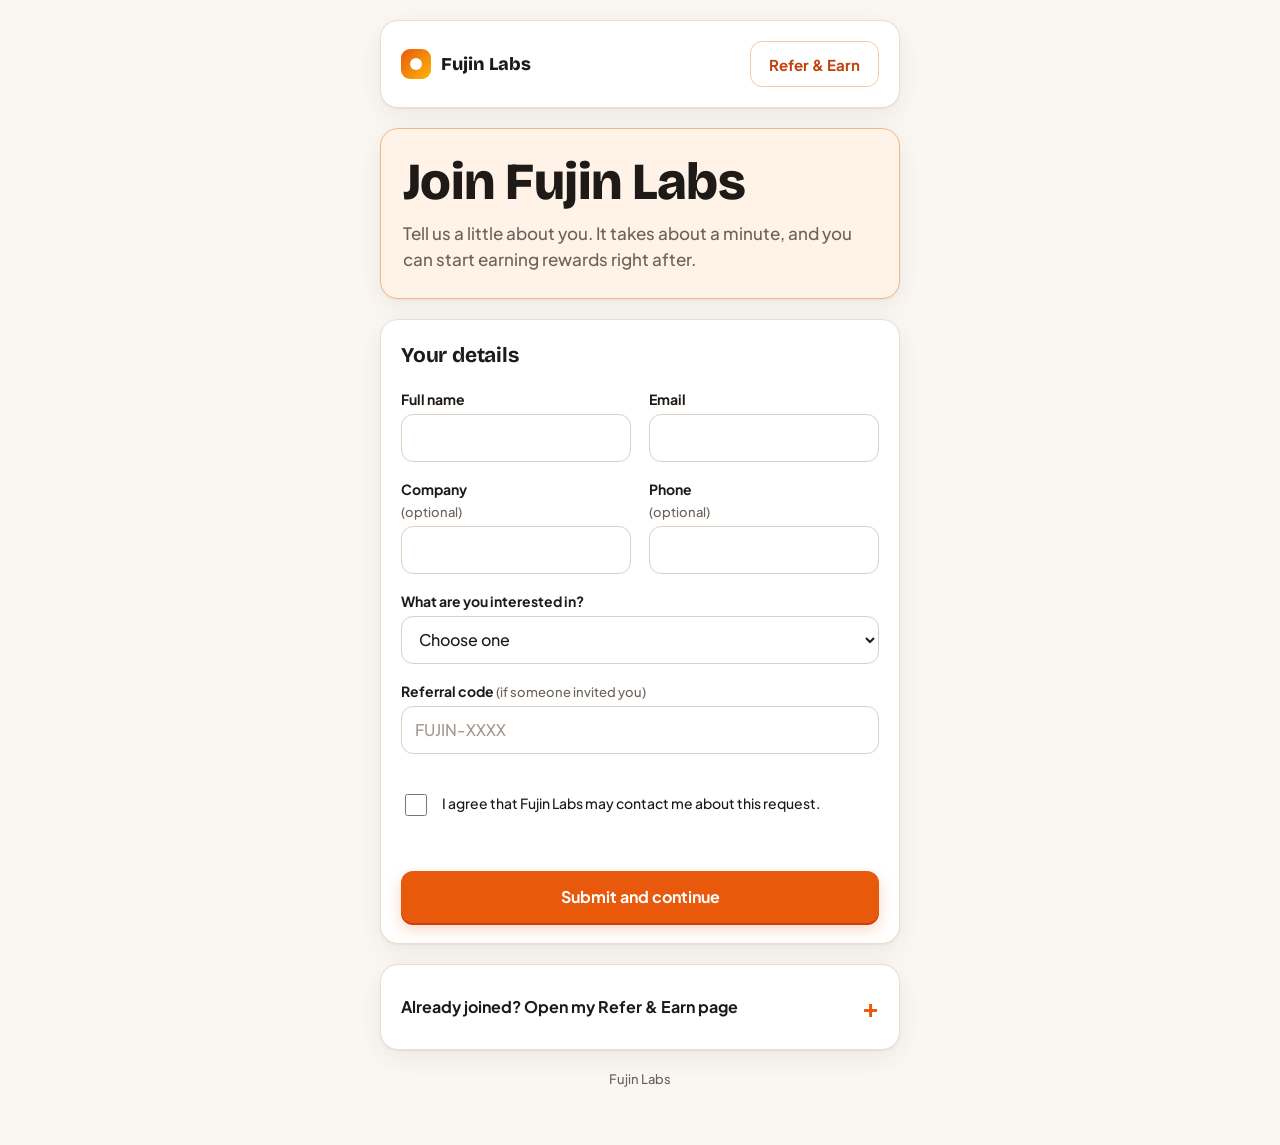
==== commit 4818551e: "Add files via upload" ====
--- a/index.html
+++ b/index.html
@@ -1,362 +1,155 @@
-<!doctype html>
-<html lang="en">
-<head>
-<meta charset="utf-8">
-<meta name="viewport" content="width=device-width, initial-scale=1, viewport-fit=cover">
-<meta name="color-scheme" content="light">
-<title>Fujin Labs Refer and Earn</title>
-<link rel="preconnect" href="https://fonts.googleapis.com">
-<link rel="preconnect" href="https://fonts.gstatic.com" crossorigin>
-<link href="https://fonts.googleapis.com/css2?family=Bricolage+Grotesque:opsz,wght@12..96,600;12..96,700;12..96,800&family=Plus+Jakarta+Sans:wght@500;600;700;800&display=swap" rel="stylesheet">
-<link rel="stylesheet" href="styles.css">
-<style>
-  /* Page-specific styles only. Tokens and shared components live in styles.css. */
-  .hero{background:var(--tint);border-color:#f3b88a;padding:26px 22px;display:flex;flex-direction:column;gap:12px}
-  .hero h1{font-size:clamp(38px,11vw,52px);line-height:1.02}
-  .hero h1 em{font-style:normal;color:var(--orange)}
-  .lede{margin:0;color:var(--muted);font-size:17px;max-width:42ch}
-  .chips{display:flex;gap:10px;flex-wrap:wrap;margin-top:4px}
-  .chip{display:flex;align-items:center;gap:8px;padding:5px 14px 5px 5px;border-radius:999px;background:#fff;border:1px solid var(--line);font:700 14px var(--body)}
-  .chip .ico{width:30px;height:30px}.chip .ico svg{width:17px;height:17px}
-
-  .ladder{display:flex;flex-direction:column;gap:10px;margin-top:16px}
-  .tier{display:flex;align-items:center;gap:14px;border:1px solid var(--line);border-radius:14px;padding:12px 14px;background:#fff}
-  .tier .ico{width:44px;height:44px}.tier .ico svg{width:22px;height:22px}
-  .tier .need{font:800 12px var(--body);color:var(--orange-deep);text-transform:uppercase;letter-spacing:.08em}
-  .tier .what{font:700 18px/1.25 var(--display)}
-  .tier .det{font-size:13px;color:var(--muted)}
-  .tier.done{background:var(--green-soft);border-color:#a7e3bb} .tier.done .need{color:var(--green)}
-  .tier .tick{margin-left:auto;width:28px;height:28px;border-radius:50%;background:var(--green);display:none;place-items:center;flex:none}
-  .tier .tick svg{width:16px;height:16px;stroke:#fff}
-  .tier.done .tick{display:grid}
-
-  form{display:flex;flex-direction:column;gap:18px;margin-top:18px}
-  form label{color:var(--ink);font-size:14px}
-  .two{display:grid;grid-template-columns:1fr 1fr;gap:18px}
-  @media(max-width:480px){.two{grid-template-columns:1fr}}
-  .locked{background:var(--tint);border-color:#f3b88a;color:var(--orange-deep);letter-spacing:.08em;font-weight:800;cursor:not-allowed}
-  .lockrow{display:flex;align-items:center;gap:8px;font:600 13px var(--body);color:var(--orange-deep)}
-  .lockrow svg{width:16px;height:16px;flex:none}
-  .consent{flex-direction:row;align-items:flex-start;gap:12px;font:500 14px/1.45 var(--body);color:var(--muted)}
-  .consent input{width:22px;height:22px;min-height:0;flex:none;padding:0;accent-color:var(--orange);margin-top:1px}
-
-  .success{display:flex;align-items:center;gap:14px}
-  .success .ico{width:48px;height:48px;background:var(--green-soft)} .success .ico svg{width:26px;height:26px}
-  .codebox{margin:18px 0;background:var(--tint);border:1.5px dashed #f0b27f;border-radius:16px;padding:18px;display:flex;flex-direction:column;gap:8px}
-  .codebox span{font:800 12px var(--body);text-transform:uppercase;letter-spacing:.1em;color:var(--muted)}
-  .code{font:800 clamp(30px,9vw,40px)/1 var(--display);letter-spacing:.05em;color:var(--orange-deep);overflow-wrap:anywhere}
-  .link{font-size:13px;color:var(--muted);overflow-wrap:anywhere;margin:0}
-  .actions{display:grid;grid-template-columns:1fr 1fr;gap:10px}
-  .actions .wa{grid-column:1/-1}
-  .meter{margin-top:20px;display:flex;flex-direction:column;gap:12px}
-  .badge{display:inline-block;border-radius:999px;padding:3px 12px;font:700 13px var(--body);background:var(--orange-soft);color:var(--orange-deep)}
-  details summary{cursor:pointer;font:700 16px var(--body);list-style:none;display:flex;align-items:center;justify-content:space-between;min-height:44px}
-  details summary::-webkit-details-marker{display:none}
-  details summary::after{content:"+";font-size:26px;color:var(--orange)}
-  details[open] summary::after{content:"\2212"}
-  footer{text-align:center;color:var(--muted);font-size:13px}
-</style>
-</head>
-<body>
-<main>
-  <div class="card top">
-    <div class="brand"><i></i>Fujin Labs</div>
-    <span class="conn brandtag">Refer &amp; Earn</span>
-  </div>
-
-  <header class="card hero">
-    <h1>Refer <em>&amp;</em> Earn</h1>
-    <p class="lede">Invite friends to Fujin Labs. Every friend who joins with your code takes you closer to cash and gifts.</p>
-    <div class="chips">
-      <div class="chip"><span class="ico money" data-icon="money"></span>Cash rewards</div>
-      <div class="chip"><span class="ico gift" data-icon="gift"></span>Gifts</div>
-    </div>
-  </header>
-
-  <div id="banner" class="banner" hidden>Demo mode: entries are saved only in this browser. Add your Web app URL in the setup to store them in your Google Sheet.</div>
-
-  <section class="card" aria-labelledby="ladderTitle">
-    <h2 id="ladderTitle">What you can win</h2>
-    <p class="sub">Rewards unlock as your referral count grows.</p>
-    <div class="ladder" id="ladder"></div>
-  </section>
-
-  <section class="card" id="formCard" aria-labelledby="formTitle">
-    <h2 id="formTitle">Join Fujin Labs</h2>
-    <p class="sub">Takes about a minute. You get your own code right after.</p>
-    <form id="joinForm" novalidate>
-      <div class="two">
-        <label for="name">Full name<input id="name" autocomplete="name" required></label>
-        <label for="email">Email<input id="email" type="email" inputmode="email" autocomplete="email" required></label>
-      </div>
-      <div class="two">
-        <label for="company">Company <small>(optional)</small><input id="company" autocomplete="organization"></label>
-        <label for="phone">Phone <small>(optional)</small><input id="phone" type="tel" inputmode="tel" autocomplete="tel"></label>
-      </div>
-      <label for="interest">What are you interested in?
-        <select id="interest" required>
-          <option value="">Choose one</option>
-          <option>Product demo</option>
-          <option>Consulting</option>
-          <option>Partnership</option>
-          <option>Something else</option>
-        </select>
-      </label>
-      <label for="ref"><span>Referral code <small id="refOpt">(if someone invited you)</small></span>
-        <input id="ref" placeholder="FUJIN-XXXX" autocapitalize="characters" autocomplete="off" spellcheck="false">
-        <span class="lockrow" id="lockRow" hidden>
-          <svg viewBox="0 0 24 24" fill="none" stroke="currentColor" stroke-width="2.4" stroke-linecap="round" stroke-linejoin="round"><rect x="5" y="11" width="14" height="10" rx="3"/><path d="M8 11V8a4 4 0 0 1 8 0v3"/></svg>
-          <span id="lockMsg">Locked from your invite link</span>
-        </span>
-        <p class="hint" id="refHint"></p>
-      </label>
-      <label class="consent" for="consent"><input id="consent" type="checkbox">I agree that Fujin Labs may contact me about this request.</label>
-      <p class="hint bad" id="formErr" role="alert"></p>
-      <button class="big" id="submitBtn" type="submit">Join and get my code</button>
-    </form>
-  </section>
-
-  <section class="card" id="doneCard" hidden aria-live="polite">
-    <div class="success">
-      <span class="ico" data-icon="check"></span>
-      <div><h2 id="doneTitle">You are in!</h2><p class="sub" style="margin:2px 0 0">Share your code and start earning.</p></div>
-    </div>
-    <div class="codebox">
-      <span>Your referral code</span>
-      <div class="code" id="myCode"></div>
-      <p class="link" id="myLink"></p>
-    </div>
-    <div class="actions">
-      <button class="wa" id="shareWa" type="button">Share on WhatsApp</button>
-      <button class="soft" id="copyCode" type="button">Copy code</button>
-      <button class="soft" id="copyLink" type="button">Copy link</button>
-    </div>
-    <div class="meter">
-      <div class="stats">
-        <div class="stat"><b id="count">0</b><span>Friends joined</span></div>
-        <div class="stat alert"><b id="nextNeed">-</b><span id="nextLabel">To next reward</span></div>
-      </div>
-      <div class="bar" aria-hidden="true"><i id="barFill" style="width:0"></i></div>
-      <p class="hint" id="nextMsg"></p>
-      <div id="statusRow" hidden>Reward status: <span class="badge" id="statusBadge"></span></div>
-      <button class="soft" id="refresh" type="button">Refresh my count</button>
-    </div>
-  </section>
-
-  <details class="card" id="lookup">
-    <summary>Already joined? Find my code</summary>
-    <form id="lookupForm" novalidate>
-      <label for="lookupEmail">Email you signed up with<input id="lookupEmail" type="email" inputmode="email" autocomplete="email"></label>
-      <p class="hint" id="lookupErr"></p>
-      <button type="submit" class="soft">Show my code</button>
-    </form>
-  </details>
-
-  <footer>Fujin Labs &middot; Rewards are confirmed by our team before they are sent.</footer>
-</main>
-
-<script>
-/* ---- Setting: paste your Google Apps Script Web app URL here (ends in /exec) ---- */
-const CONFIG = { SHEET_API_URL: "https://script.google.com/macros/s/AKfycbxILgBFXVbMXhCIOjwt2EqK8rkyl3pEs3VW-6QlWUt3Z2o6DV46rWyHUhiUGDmuvYqa/exec" };
-
-const $ = id => document.getElementById(id);
-const DEMO = !CONFIG.SHEET_API_URL;
-const ALPHABET = "ABCDEFGHJKLMNPQRSTUVWXYZ23456789";
-const DEFAULT_TIERS = [
-  {need:3,  reward:"Rs 500 cash",           type:"Money", details:"Sent to your UPI or bank account"},
-  {need:10, reward:"Fujin Labs gift hamper", type:"Gift",  details:"Delivered to your address"},
-  {need:25, reward:"Rs 5,000 cash",          type:"Money", details:"Sent to your UPI or bank account"}
-];
-const ICONS = {
-  money:'<svg viewBox="0 0 24 24" fill="none" stroke="currentColor" stroke-width="2.4" stroke-linecap="round" stroke-linejoin="round"><circle cx="12" cy="12" r="9"/><path d="M14.5 9.2c-.4-.8-1.4-1.2-2.5-1.2-1.4 0-2.5.7-2.5 1.8 0 2.5 5 1.2 5 3.7 0 1.1-1.1 1.8-2.5 1.8-1.2 0-2.2-.5-2.6-1.4M12 6.5V8m0 8v1.5"/></svg>',
-  gift:'<svg viewBox="0 0 24 24" fill="none" stroke="currentColor" stroke-width="2.4" stroke-linecap="round" stroke-linejoin="round"><rect x="3" y="8" width="18" height="4" rx="1"/><path d="M12 8v13M5 12v8a1 1 0 0 0 1 1h12a1 1 0 0 0 1-1v-8M7.5 8a2.5 2.5 0 1 1 0-5C10 3 12 8 12 8s2-5 4.5-5a2.5 2.5 0 1 1 0 5"/></svg>',
-  check:'<svg viewBox="0 0 24 24" fill="none" stroke="#06432f" stroke-width="3" stroke-linecap="round" stroke-linejoin="round"><path d="M5 12.5l4.5 4.5L19 7.5"/></svg>'
-};
-document.querySelectorAll("[data-icon]").forEach(el => el.innerHTML = ICONS[el.dataset.icon]);
-
-/* ---- Backend: Google Sheet via Apps Script, or a browser-only demo ---- */
-async function rpc(action, body){
-  /* text/plain keeps this a "simple" request, so the browser sends no CORS preflight */
-  const r = await fetch(CONFIG.SHEET_API_URL, {method:"POST", headers:{"Content-Type":"text/plain;charset=utf-8"}, body:JSON.stringify({action, ...body})});
-  if(!r.ok) throw new Error("Request failed (" + r.status + ")");
-  const out = await r.json();
-  if(out && out.error) throw new Error(out.error);
-  return out;
-}
-function demoRows(){ try{ return JSON.parse(localStorage.getItem("fujin_demo")||"[]"); }catch(e){ return []; } }
-function demoSave(rows){ try{ localStorage.setItem("fujin_demo", JSON.stringify(rows)); }catch(e){} }
-function newCode(){ let s=""; for(let i=0;i<4;i++) s+=ALPHABET[Math.floor(Math.random()*ALPHABET.length)]; return "FUJIN-"+s; }
-const countOf = (rows, code) => rows.filter(r => r.referred_by === code).length;
-
-const api = {
-  async config(){
-    if(!DEMO) return rpc("config", {});
-    try{ const t = JSON.parse(localStorage.getItem("fujin_demo_tiers")||"null"); if(t) return {tiers:t}; }catch(e){}
-    return {tiers:DEFAULT_TIERS};
-  },
-  async join(d){
-    if(!DEMO) return rpc("join", d);
-    const rows = demoRows(), found = rows.find(r => r.email === d.email);
-    if(found) return {code:found.code, existing:true, count:countOf(rows, found.code), status:found.status||"None"};
-    const ref = rows.some(r => r.code === d.ref) ? d.ref : null;
-    let code = newCode(); while(rows.some(r => r.code === code)) code = newCode();
-    rows.push({name:d.name, email:d.email, company:d.company, phone:d.phone, interest:d.interest, referred_by:ref, code, status:"None", notes:"", created_at:new Date().toISOString()});
-    demoSave(rows);
-    return {code, existing:false, count:0, status:"None"};
-  },
-  async stats(email){
-    if(!DEMO) return rpc("stats", {email});
-    const rows = demoRows(), me = rows.find(r => r.email === email);
-    return me ? {code:me.code, count:countOf(rows, me.code), status:me.status||"None"} : null;
-  },
-  async check(code){
-    if(!DEMO) return rpc("check", {code});
-    const me = demoRows().find(r => r.code === code);
-    return me ? me.name.split(" ")[0] : null;
-  }
-};
-
-/* ---- Reward ladder ---- */
-let TIERS = DEFAULT_TIERS, current = {count:0, status:"None"};
-
-function renderLadder(){
-  const box = $("ladder"); box.textContent = "";
-  TIERS.forEach(t => {
-    const row = document.createElement("div"); row.className = "tier" + (current.count >= t.need ? " done" : "");
-    const ico = document.createElement("span"); ico.className = "ico " + (t.type === "Gift" ? "gift" : "money"); ico.innerHTML = ICONS[t.type === "Gift" ? "gift" : "money"];
-    const txt = document.createElement("div");
-    const need = document.createElement("div"); need.className = "need"; need.textContent = t.need + (t.need === 1 ? " friend" : " friends");
-    const what = document.createElement("div"); what.className = "what"; what.textContent = t.reward;
-    txt.append(need, what);
-    if(t.details){ const d = document.createElement("div"); d.className = "det"; d.textContent = t.details; txt.append(d); }
-    const tick = document.createElement("span"); tick.className = "tick"; tick.innerHTML = ICONS.check;
-    row.append(ico, txt, tick); box.append(row);
-  });
-}
-
-function renderProgress(){
-  $("count").textContent = current.count;
-  const next = TIERS.find(t => t.need > current.count), last = TIERS[TIERS.length-1];
-  if(next){
-    $("barFill").style.width = Math.max(6, Math.min(100, current.count / next.need * 100)) + "%";
-    const left = next.need - current.count;
-    $("nextNeed").textContent = left; $("nextLabel").textContent = left === 1 ? "Friend to next reward" : "Friends to next reward";
-    $("nextMsg").textContent = left + (left === 1 ? " more friend" : " more friends") + " to unlock " + next.reward + ".";
-  } else if(last){
-    $("barFill").style.width = "100%"; $("nextMsg").textContent = "You unlocked every reward. Thank you!"; $("nextNeed").textContent = "Done"; $("nextLabel").textContent = "All rewards unlocked";
-  } else { $("barFill").style.width = "6%"; $("nextMsg").textContent = ""; $("nextNeed").textContent = "-"; }
-  const show = current.status && current.status !== "None";
-  $("statusRow").hidden = !show; if(show) $("statusBadge").textContent = current.status;
-  renderLadder();
-}
-
-/* ---- Referral lock ---- */
-const base = location.href.split("#")[0].split("?")[0];
-let currentEmail = "", refLocked = false;
-
-function storedRef(){ try{ return localStorage.getItem("fujin_ref") || ""; }catch(e){ return ""; } }
-function storeRef(v){ try{ localStorage.setItem("fujin_ref", v); }catch(e){} }
-function clearRef(){ try{ localStorage.removeItem("fujin_ref"); }catch(e){} }
-
-function lockRef(code){
-  refLocked = true;
-  const el = $("ref"); el.value = code; el.readOnly = true; el.classList.add("locked"); el.setAttribute("aria-readonly","true");
-  el.tabIndex = -1; $("lockRow").hidden = false; $("refOpt").textContent = "(from your invite)";
-}
-function unlockRef(){
-  refLocked = false;
-  const el = $("ref"); el.readOnly = false; el.classList.remove("locked"); el.removeAttribute("aria-readonly");
-  el.tabIndex = 0; $("lockRow").hidden = true; $("refOpt").textContent = "(if someone invited you)";
-}
-/* Block every way of editing a locked field. */
-["keydown","beforeinput","paste","cut","drop"].forEach(ev => $("ref").addEventListener(ev, e => { if(refLocked) e.preventDefault(); }));
-
-async function checkRef(){
-  const code = $("ref").value.trim().toUpperCase(), h = $("refHint");
-  h.className = "hint"; h.textContent = "";
-  if(!code) return;
-  try{
-    const who = await api.check(code);
-    if(who){ h.className = "hint ok"; h.textContent = "Invited by " + who; $("lockMsg").textContent = "Locked. Invited by " + who + "."; return true; }
-    h.className = "hint bad"; h.textContent = "We could not find that code.";
-    if(refLocked){ clearRef(); unlockRef(); $("ref").value = ""; h.textContent = "That invite code is not valid, so the field is open. You can still join."; }
-    return false;
-  }catch(e){ return null; }
-}
-$("ref").addEventListener("blur", () => { if(!refLocked) checkRef(); });
-
-(async function initRef(){
-  const fromLink = (new URLSearchParams(location.search).get("ref") || "").trim().toUpperCase();
-  const code = /^FUJIN-[A-Z0-9]{4}$/.test(fromLink) ? fromLink : storedRef();
-  if(code){ storeRef(code); lockRef(code); await checkRef(); }
-})();
-
-/* ---- Page ---- */
-if(DEMO) $("banner").hidden = false;
-
-function showResult(res, existing){
-  current = {count:res.count || 0, status:res.status || "None"};
-  $("formCard").hidden = true; $("doneCard").hidden = false;
-  $("doneTitle").textContent = existing ? "Welcome back!" : "You are in!";
-  $("myCode").textContent = res.code;
-  $("myLink").textContent = base + "?ref=" + res.code;
-  renderProgress();
-  $("doneCard").scrollIntoView({behavior:"smooth", block:"start"});
-}
-
-$("joinForm").addEventListener("submit", async e => {
-  e.preventDefault();
-  const err = $("formErr"); err.textContent = "";
-  const d = {name:$("name").value.trim(), email:$("email").value.trim().toLowerCase(), company:$("company").value.trim(),
-    phone:$("phone").value.trim(), interest:$("interest").value, ref:$("ref").value.trim().toUpperCase() || null};
-  if(!d.name) return err.textContent = "Enter your name.";
-  if(!/^[^@\s]+@[^@\s]+\.[^@\s]+$/.test(d.email)) return err.textContent = "Enter a valid email address.";
-  if(!d.interest) return err.textContent = "Choose what you are interested in.";
-  if(!$("consent").checked) return err.textContent = "Please tick the consent box to continue.";
-  $("submitBtn").disabled = true;
-  try{
-    const res = await api.join(d);
-    currentEmail = d.email; clearRef();
-    showResult(res, res.existing);
-  }catch(ex){ err.textContent = "Something went wrong. Please try again in a moment."; }
-  finally{ $("submitBtn").disabled = false; }
-});
-
-$("lookupForm").addEventListener("submit", async e => {
-  e.preventDefault();
-  const err = $("lookupErr"), email = $("lookupEmail").value.trim().toLowerCase();
-  err.className = "hint"; err.textContent = "";
-  if(!email) return err.textContent = "Enter your email.";
-  try{
-    const res = await api.stats(email);
-    if(!res){ err.className = "hint bad"; err.textContent = "No signup found for that email."; return; }
-    currentEmail = email; showResult(res, true);
-  }catch(ex){ err.className = "hint bad"; err.textContent = "Could not check right now. Try again shortly."; }
-});
-
-$("refresh").addEventListener("click", async () => {
-  if(!currentEmail) return;
-  try{ const res = await api.stats(currentEmail); if(res){ current = {count:res.count, status:res.status || "None"}; renderProgress(); } }catch(e){}
-});
-
-async function copy(text, btn){
-  const old = btn.textContent;
-  try{ await navigator.clipboard.writeText(text); btn.textContent = "Copied!"; }
-  catch(e){ btn.textContent = "Press and hold to copy"; }
-  setTimeout(() => btn.textContent = old, 1600);
-}
-$("copyCode").addEventListener("click", e => copy($("myCode").textContent, e.target));
-$("copyLink").addEventListener("click", e => copy($("myLink").textContent, e.target));
-$("shareWa").addEventListener("click", () => {
-  const msg = "Join Fujin Labs with my code " + $("myCode").textContent + " and we both move closer to rewards: " + $("myLink").textContent;
-  window.open("https://wa.me/?text=" + encodeURIComponent(msg), "_blank", "noopener");
-});
-
-(async function boot(){
-  renderLadder();
-  try{ const c = await api.config(); if(c && c.tiers && c.tiers.length) TIERS = c.tiers; }catch(e){}
-  renderProgress();
-})();
-</script>
-</body>
-</html>
+<!doctype html>
+<html lang="en">
+<head>
+<meta charset="utf-8">
+<meta name="viewport" content="width=device-width, initial-scale=1, viewport-fit=cover">
+<meta name="color-scheme" content="light">
+<title>Join Fujin Labs</title>
+<link rel="preconnect" href="https://fonts.googleapis.com">
+<link rel="preconnect" href="https://fonts.gstatic.com" crossorigin>
+<link href="https://fonts.googleapis.com/css2?family=Bricolage+Grotesque:opsz,wght@12..96,600;12..96,700;12..96,800&family=Plus+Jakarta+Sans:wght@500;600;700;800&display=swap" rel="stylesheet">
+<link rel="stylesheet" href="styles.css">
+</head>
+<body>
+<main>
+  <!-- Page 1 of 2: the sign-up form. Anyone arriving from an invite link (?ref=CODE) lands here first. -->
+  <div class="card top">
+    <div class="brand"><i></i>Fujin Labs</div>
+    <a class="btn" href="refer.html">Refer &amp; Earn</a>
+  </div>
+
+  <header class="card hero">
+    <h1>Join Fujin Labs</h1>
+    <p class="lede" id="lede">Tell us a little about you. It takes about a minute, and you can start earning rewards right after.</p>
+  </header>
+
+  <div id="banner" class="banner" hidden>Demo mode: entries are saved only in this browser. Set your Web app URL in config.js to store them in your Google Sheet.</div>
+
+  <section class="card" aria-labelledby="formTitle">
+    <h2 id="formTitle">Your details</h2>
+    <form class="stack" id="joinForm" novalidate>
+      <div class="two">
+        <label for="name">Full name<input id="name" autocomplete="name" required></label>
+        <label for="email">Email<input id="email" type="email" inputmode="email" autocomplete="email" required></label>
+      </div>
+      <div class="two">
+        <label for="company">Company <small>(optional)</small><input id="company" autocomplete="organization"></label>
+        <label for="phone">Phone <small>(optional)</small><input id="phone" type="tel" inputmode="tel" autocomplete="tel"></label>
+      </div>
+      <label for="interest">What are you interested in?
+        <select id="interest" required>
+          <option value="">Choose one</option>
+          <option>Product demo</option>
+          <option>Consulting</option>
+          <option>Partnership</option>
+          <option>Something else</option>
+        </select>
+      </label>
+      <label for="ref"><span>Referral code <small id="refOpt">(if someone invited you)</small></span>
+        <input id="ref" placeholder="FUJIN-XXXX" autocapitalize="characters" autocomplete="off" spellcheck="false">
+        <span class="lockrow" id="lockRow" hidden>
+          <svg viewBox="0 0 24 24" fill="none" stroke="currentColor" stroke-width="2.4" stroke-linecap="round" stroke-linejoin="round"><rect x="5" y="11" width="14" height="10" rx="3"/><path d="M8 11V8a4 4 0 0 1 8 0v3"/></svg>
+          <span id="lockMsg">Locked from your invite link</span>
+        </span>
+        <p class="hint" id="refHint"></p>
+      </label>
+      <label class="consent" for="consent"><input id="consent" type="checkbox">I agree that Fujin Labs may contact me about this request.</label>
+      <p class="hint bad" id="formErr" role="alert"></p>
+      <button class="big" id="submitBtn" type="submit">Submit and continue</button>
+    </form>
+  </section>
+
+  <details class="card" id="lookup">
+    <summary>Already joined? Open my Refer &amp; Earn page</summary>
+    <form class="stack" id="lookupForm" novalidate>
+      <label for="lookupEmail">Email you signed up with<input id="lookupEmail" type="email" inputmode="email" autocomplete="email"></label>
+      <p class="hint" id="lookupErr"></p>
+      <button type="submit" class="soft">Continue</button>
+    </form>
+  </details>
+
+  <footer>Fujin Labs</footer>
+</main>
+
+<script src="config.js"></script>
+<script src="app.js"></script>
+<script>
+const NEXT_PAGE = "refer.html";
+let refLocked = false;
+
+/* ---- Referral lock: a code that comes from an invite link cannot be edited or removed ---- */
+function storedRef(){ try{ return localStorage.getItem("fujin_ref") || ""; }catch(e){ return ""; } }
+function storeRef(v){ try{ localStorage.setItem("fujin_ref", v); }catch(e){} }
+function clearRef(){ try{ localStorage.removeItem("fujin_ref"); }catch(e){} }
+
+function lockRef(code){
+  refLocked = true;
+  const el = $("ref"); el.value = code; el.readOnly = true; el.classList.add("locked"); el.setAttribute("aria-readonly","true");
+  el.tabIndex = -1; $("lockRow").hidden = false; $("refOpt").textContent = "(from your invite)";
+}
+function unlockRef(){
+  refLocked = false;
+  const el = $("ref"); el.readOnly = false; el.classList.remove("locked"); el.removeAttribute("aria-readonly");
+  el.tabIndex = 0; $("lockRow").hidden = true; $("refOpt").textContent = "(if someone invited you)";
+}
+/* Block every way of editing a locked field. */
+["keydown","beforeinput","paste","cut","drop"].forEach(ev => $("ref").addEventListener(ev, e => { if(refLocked) e.preventDefault(); }));
+
+async function checkRef(){
+  const code = $("ref").value.trim().toUpperCase(), h = $("refHint");
+  h.className = "hint"; h.textContent = "";
+  if(!code) return;
+  try{
+    const who = await api.check(code);
+    if(who){
+      h.className = "hint ok"; h.textContent = "Invited by " + who; $("lockMsg").textContent = "Locked. Invited by " + who + ".";
+      $("lede").textContent = who + " invited you to Fujin Labs. Fill in your details to join.";
+      return true;
+    }
+    h.className = "hint bad"; h.textContent = "We could not find that code.";
+    if(refLocked){ clearRef(); unlockRef(); $("ref").value = ""; h.textContent = "That invite code is not valid, so the field is open. You can still join."; }
+    return false;
+  }catch(e){ return null; }
+}
+$("ref").addEventListener("blur", () => { if(!refLocked) checkRef(); });
+
+(async function initRef(){
+  const fromLink = (new URLSearchParams(location.search).get("ref") || "").trim().toUpperCase();
+  const code = /^FUJIN-[A-Z0-9]{4}$/.test(fromLink) ? fromLink : storedRef();
+  if(code){ storeRef(code); lockRef(code); await checkRef(); }
+})();
+
+/* ---- Submit: save the visitor on this device, then go to the Refer & Earn page ---- */
+$("joinForm").addEventListener("submit", async e => {
+  e.preventDefault();
+  const err = $("formErr"); err.textContent = "";
+  const d = {name:$("name").value.trim(), email:$("email").value.trim().toLowerCase(), company:$("company").value.trim(),
+    phone:$("phone").value.trim(), interest:$("interest").value, ref:$("ref").value.trim().toUpperCase() || null};
+  if(!d.name) return err.textContent = "Enter your name.";
+  if(!EMAIL_RE.test(d.email)) return err.textContent = "Enter a valid email address.";
+  if(!d.interest) return err.textContent = "Choose what you are interested in.";
+  if(!$("consent").checked) return err.textContent = "Please tick the consent box to continue.";
+  $("submitBtn").disabled = true;
+  try{
+    const res = await api.join(d);
+    setUser({email:d.email, code:res.code});
+    clearRef();
+    location.href = NEXT_PAGE;
+  }catch(ex){ err.textContent = "Something went wrong. Please try again in a moment."; $("submitBtn").disabled = false; }
+});
+
+$("lookupForm").addEventListener("submit", async e => {
+  e.preventDefault();
+  const err = $("lookupErr"), email = $("lookupEmail").value.trim().toLowerCase();
+  err.className = "hint"; err.textContent = "";
+  if(!EMAIL_RE.test(email)) return err.textContent = "Enter the email you signed up with.";
+  try{
+    const res = await api.stats(email);
+    if(!res){ err.className = "hint bad"; err.textContent = "No signup found for that email."; return; }
+    setUser({email, code:res.code});
+    location.href = NEXT_PAGE;
+  }catch(ex){ err.className = "hint bad"; err.textContent = "Could not check right now. Try again shortly."; }
+});
+</script>
+</body>
+</html>
--- a/styles.css
+++ b/styles.css
@@ -91,3 +91,54 @@
 /* ---- icon circle ---- */
 .ico{width:36px;height:36px;border-radius:50%;display:grid;place-items:center;flex:none;background:var(--orange-soft);color:var(--orange-deep)}
 .ico svg{width:20px;height:20px}
+
+/* ---- public pages: hero, reward ladder, forms, share box ---- */
+.hero{background:var(--tint);border-color:#f3b88a;padding:26px 22px;display:flex;flex-direction:column;gap:12px}
+.hero h1{font-size:clamp(36px,10.5vw,52px);line-height:1.04}
+.hero h1 em{font-style:normal;color:var(--orange)}
+.lede{margin:0;color:var(--muted);font-size:17px;max-width:42ch}
+.chips{display:flex;gap:10px;flex-wrap:wrap;margin-top:4px}
+.chip{display:flex;align-items:center;gap:8px;padding:5px 14px 5px 5px;border-radius:var(--r-pill);background:#fff;border:1px solid var(--line);font:700 14px var(--body)}
+.chip .ico{width:30px;height:30px}.chip .ico svg{width:17px;height:17px}
+
+.ladder{display:flex;flex-direction:column;gap:10px;margin-top:16px}
+.tier{display:flex;align-items:center;gap:14px;border:1px solid var(--line);border-radius:14px;padding:12px 14px;background:#fff}
+.tier .ico{width:44px;height:44px}.tier .ico svg{width:22px;height:22px}
+.tier .need{font:800 12px var(--body);color:var(--orange-deep);text-transform:uppercase;letter-spacing:.08em}
+.tier .what{font:700 18px/1.25 var(--display)}
+.tier .det{font-size:13px;color:var(--muted)}
+.tier.done{background:var(--green-soft);border-color:#a7e3bb} .tier.done .need{color:var(--green)}
+.tier .tick{margin-left:auto;width:28px;height:28px;border-radius:50%;background:var(--green);display:none;place-items:center;flex:none}
+.tier .tick svg{width:16px;height:16px;stroke:#fff}
+.tier.done .tick{display:grid}
+
+form.stack{display:flex;flex-direction:column;gap:18px;margin-top:18px}
+form.stack label{color:var(--ink);font-size:14px}
+.two{display:grid;grid-template-columns:1fr 1fr;gap:18px}
+@media(max-width:480px){.two{grid-template-columns:1fr}}
+.locked{background:var(--tint);border-color:#f3b88a;color:var(--orange-deep);letter-spacing:.08em;font-weight:800;cursor:not-allowed}
+.lockrow{display:flex;align-items:center;gap:8px;font:600 13px var(--body);color:var(--orange-deep)}
+.lockrow svg{width:16px;height:16px;flex:none}
+.consent{flex-direction:row;align-items:flex-start;gap:12px;font:500 14px/1.45 var(--body);color:var(--muted)}
+.consent input{width:22px;height:22px;min-height:0;flex:none;padding:0;accent-color:var(--orange);margin-top:1px}
+
+.success{display:flex;align-items:center;gap:14px}
+.success .ico{width:48px;height:48px;background:var(--green-soft)} .success .ico svg{width:26px;height:26px}
+.codebox{margin:18px 0;background:var(--tint);border:1.5px dashed #f0b27f;border-radius:16px;padding:18px;display:flex;flex-direction:column;gap:8px}
+.codebox span{font:800 12px var(--body);text-transform:uppercase;letter-spacing:.1em;color:var(--muted)}
+.code{font:800 clamp(30px,9vw,40px)/1 var(--display);letter-spacing:.05em;color:var(--orange-deep);overflow-wrap:anywhere}
+.link{font-size:13px;color:var(--muted);overflow-wrap:anywhere;margin:0}
+.actions{display:grid;grid-template-columns:1fr 1fr;gap:10px}
+.actions .wa{grid-column:1/-1}
+.meter{margin-top:20px;display:flex;flex-direction:column;gap:12px}
+.badge{display:inline-block;border-radius:var(--r-pill);padding:3px 12px;font:700 13px var(--body);background:var(--orange-soft);color:var(--orange-deep)}
+a.btn{display:inline-flex;align-items:center;justify-content:center;text-decoration:none;font:700 15px var(--body);border-radius:var(--r-field);min-height:46px;padding:11px 18px;background:#fff;color:var(--orange-deep);border:1.5px solid #f0c9a8}
+a.btn:hover{background:var(--tint)}
+a.btn.primary{background:var(--orange);color:#fff;border-color:var(--orange);box-shadow:0 2px 0 var(--orange-deep),0 6px 14px rgba(232,89,12,.25)}
+a.btn.primary:hover{background:var(--orange-hover)}
+a.btn:focus-visible{outline:3px solid #ffb27a;outline-offset:3px}
+details summary{cursor:pointer;font:700 16px var(--body);list-style:none;display:flex;align-items:center;justify-content:space-between;min-height:44px}
+details summary::-webkit-details-marker{display:none}
+details summary::after{content:"+";font-size:26px;color:var(--orange)}
+details[open] summary::after{content:"\2212"}
+footer{text-align:center;color:var(--muted);font-size:13px}
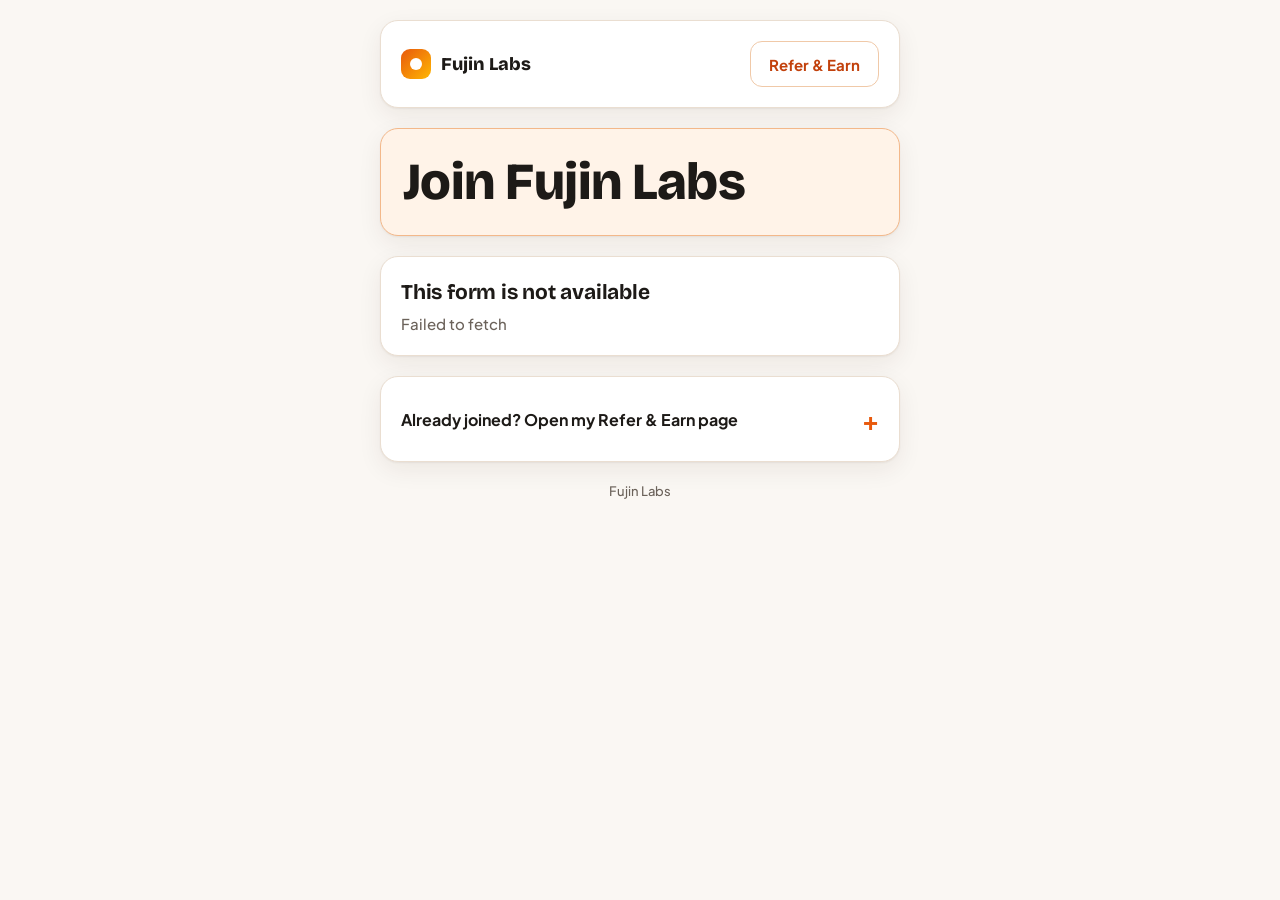
==== commit 48a6bd8e: "Add files via upload" ====
--- a/index.html
+++ b/index.html
@@ -12,40 +12,27 @@
 </head>
 <body>
 <main>
-  <!-- Page 1 of 2: the sign-up form. Anyone arriving from an invite link (?ref=CODE) lands here first. -->
+  <!-- Page 1 of 2: a form made in the admin page. index.html is the main form; index.html?form=ID opens any other form.
+       Anyone arriving from an invite link (?ref=CODE) lands here first. -->
   <div class="card top">
     <div class="brand"><i></i>Fujin Labs</div>
     <a class="btn" href="refer.html">Refer &amp; Earn</a>
   </div>
 
   <header class="card hero">
-    <h1>Join Fujin Labs</h1>
-    <p class="lede" id="lede">Tell us a little about you. It takes about a minute, and you can start earning rewards right after.</p>
+    <h1 id="formTitle">Join Fujin Labs</h1>
+    <p class="lede" id="lede">Loading the form...</p>
   </header>
 
-  <div id="banner" class="banner" hidden>Demo mode: entries are saved only in this browser. Set your Web app URL in config.js to store them in your Google Sheet.</div>
-
-  <section class="card" aria-labelledby="formTitle">
-    <h2 id="formTitle">Your details</h2>
-    <form class="stack" id="joinForm" novalidate>
+  <section class="card" id="formCard" hidden aria-labelledby="formTitle">
+    <form class="stack" id="joinForm" novalidate style="margin-top:0">
       <div class="two">
-        <label for="name">Full name<input id="name" autocomplete="name" required></label>
-        <label for="email">Email<input id="email" type="email" inputmode="email" autocomplete="email" required></label>
+        <label for="name">Full name<input id="name" autocomplete="name" maxlength="120"></label>
+        <label for="email">Email<input id="email" type="email" inputmode="email" autocomplete="email" maxlength="200"></label>
       </div>
-      <div class="two">
-        <label for="company">Company <small>(optional)</small><input id="company" autocomplete="organization"></label>
-        <label for="phone">Phone <small>(optional)</small><input id="phone" type="tel" inputmode="tel" autocomplete="tel"></label>
-      </div>
-      <label for="interest">What are you interested in?
-        <select id="interest" required>
-          <option value="">Choose one</option>
-          <option>Product demo</option>
-          <option>Consulting</option>
-          <option>Partnership</option>
-          <option>Something else</option>
-        </select>
-      </label>
-      <label for="ref"><span>Referral code <small id="refOpt">(if someone invited you)</small></span>
+      <p class="hint bad" id="err_name" role="alert"></p>
+      <div id="questions" style="display:flex;flex-direction:column;gap:18px"></div>
+      <label for="ref" id="refBox"><span>Referral code <small id="refOpt">(if someone invited you)</small></span>
         <input id="ref" placeholder="FUJIN-XXXX" autocapitalize="characters" autocomplete="off" spellcheck="false">
         <span class="lockrow" id="lockRow" hidden>
           <svg viewBox="0 0 24 24" fill="none" stroke="currentColor" stroke-width="2.4" stroke-linecap="round" stroke-linejoin="round"><rect x="5" y="11" width="14" height="10" rx="3"/><path d="M8 11V8a4 4 0 0 1 8 0v3"/></svg>
@@ -53,10 +40,22 @@
         </span>
         <p class="hint" id="refHint"></p>
       </label>
-      <label class="consent" for="consent"><input id="consent" type="checkbox">I agree that Fujin Labs may contact me about this request.</label>
       <p class="hint bad" id="formErr" role="alert"></p>
       <button class="big" id="submitBtn" type="submit">Submit and continue</button>
     </form>
+  </section>
+
+  <section class="card" id="doneCard" hidden aria-live="polite">
+    <div class="success">
+      <span class="ico" data-icon="check"></span>
+      <div><h2>Thank you!</h2><p class="sub" id="doneMsg" style="margin:2px 0 0">Your response was recorded.</p></div>
+    </div>
+    <div class="row" style="margin-top:18px"><a class="btn primary" href="refer.html">See my Refer &amp; Earn rewards</a></div>
+  </section>
+
+  <section class="card" id="errCard" hidden>
+    <h2>This form is not available</h2>
+    <p class="sub" id="errMsg">It may be closed or the link may be wrong.</p>
   </section>
 
   <details class="card" id="lookup">
@@ -72,10 +71,33 @@
 </main>
 
 <script src="config.js"></script>
+<script src="formkit.js"></script>
 <script src="app.js"></script>
 <script>
 const NEXT_PAGE = "refer.html";
-let refLocked = false;
+const formId = new URLSearchParams(location.search).get("form") || "default";
+let FORM = null, refLocked = false;
+
+/* ---- Load the form from the Sheet ---- */
+(async function loadForm(){
+  try{
+    const out = await api.form(formId);
+    FORM = out.form;
+    document.title = FORM.title;
+    $("formTitle").textContent = FORM.title;
+    $("lede").textContent = FORM.description || "";
+    $("lede").hidden = !FORM.description;
+    FormKit.render($("questions"), FORM.fields);
+    $("submitBtn").textContent = FORM.settings.submitLabel || "Submit";
+    $("refBox").hidden = FORM.settings.referral === false;
+    $("formCard").hidden = false;
+    if(FORM.settings.referral !== false) initRef();
+  }catch(e){
+    $("lede").hidden = true;
+    $("errMsg").textContent = e.message;
+    $("errCard").hidden = false;
+  }
+})();
 
 /* ---- Referral lock: a code that comes from an invite link cannot be edited or removed ---- */
 function storedRef(){ try{ return localStorage.getItem("fujin_ref") || ""; }catch(e){ return ""; } }
@@ -103,7 +125,6 @@
     const who = await api.check(code);
     if(who){
       h.className = "hint ok"; h.textContent = "Invited by " + who; $("lockMsg").textContent = "Locked. Invited by " + who + ".";
-      $("lede").textContent = who + " invited you to Fujin Labs. Fill in your details to join.";
       return true;
     }
     h.className = "hint bad"; h.textContent = "We could not find that code.";
@@ -113,29 +134,34 @@
 }
 $("ref").addEventListener("blur", () => { if(!refLocked) checkRef(); });
 
-(async function initRef(){
+async function initRef(){
   const fromLink = (new URLSearchParams(location.search).get("ref") || "").trim().toUpperCase();
   const code = /^FUJIN-[A-Z0-9]{4}$/.test(fromLink) ? fromLink : storedRef();
   if(code){ storeRef(code); lockRef(code); await checkRef(); }
-})();
+}
 
-/* ---- Submit: save the visitor on this device, then go to the Refer & Earn page ---- */
+/* ---- Submit: save the visitor on this device, then go to the next step ---- */
 $("joinForm").addEventListener("submit", async e => {
   e.preventDefault();
-  const err = $("formErr"); err.textContent = "";
-  const d = {name:$("name").value.trim(), email:$("email").value.trim().toLowerCase(), company:$("company").value.trim(),
-    phone:$("phone").value.trim(), interest:$("interest").value, ref:$("ref").value.trim().toUpperCase() || null};
-  if(!d.name) return err.textContent = "Enter your name.";
-  if(!EMAIL_RE.test(d.email)) return err.textContent = "Enter a valid email address.";
-  if(!d.interest) return err.textContent = "Choose what you are interested in.";
-  if(!$("consent").checked) return err.textContent = "Please tick the consent box to continue.";
+  if(!FORM) return;
+  const err = $("formErr"); err.textContent = ""; $("err_name").textContent = "";
+  const name = $("name").value.trim(), email = $("email").value.trim().toLowerCase();
+  if(!name || !EMAIL_RE.test(email)){
+    $("err_name").textContent = !name ? "Enter your name." : "Enter a valid email address.";
+    (!name ? $("name") : $("email")).focus(); return;
+  }
+  const got = FormKit.collect(FORM.fields, $("questions"));
+  if(got.error) return;
   $("submitBtn").disabled = true;
   try{
-    const res = await api.join(d);
-    setUser({email:d.email, code:res.code});
+    const res = await api.join({formId:FORM.id, name, email, ref:FORM.settings.referral === false ? null : ($("ref").value.trim().toUpperCase() || null), answers:got.answers});
+    setUser({email, code:res.code});
     clearRef();
-    location.href = NEXT_PAGE;
-  }catch(ex){ err.textContent = "Something went wrong. Please try again in a moment."; $("submitBtn").disabled = false; }
+    if(res.after === "message"){
+      $("doneMsg").textContent = res.message || "Your response was recorded.";
+      $("formCard").hidden = true; $("doneCard").hidden = false; $("doneCard").scrollIntoView({behavior:"smooth"});
+    } else location.href = NEXT_PAGE;
+  }catch(ex){ err.textContent = ex.message || "Something went wrong. Please try again in a moment."; $("submitBtn").disabled = false; }
 });
 
 $("lookupForm").addEventListener("submit", async e => {
--- a/styles.css
+++ b/styles.css
@@ -63,6 +63,7 @@
 /* ---- feedback ---- */
 .msg,.hint{font:600 14px var(--body);margin:0;min-height:1.2em;color:var(--muted)}
 .hint{font-size:13px}
+form .hint:empty{display:none}
 .msg.ok,.hint.ok{color:var(--green)} .msg.bad,.hint.bad{color:var(--warn)}
 .banner{border-radius:var(--r-field);background:var(--note);border:1px solid var(--note-line);color:var(--note-ink);font-size:14px;padding:12px 14px}
 .conn{display:inline-flex;align-items:center;gap:8px;font:700 13px var(--body);padding:5px 12px;border-radius:var(--r-pill);background:var(--green-soft);color:var(--green)}
@@ -122,6 +123,16 @@
 .consent{flex-direction:row;align-items:flex-start;gap:12px;font:500 14px/1.45 var(--body);color:var(--muted)}
 .consent input{width:22px;height:22px;min-height:0;flex:none;padding:0;accent-color:var(--orange);margin-top:1px}
 
+/* form questions (built by formkit.js) */
+.q{display:flex;flex-direction:column;gap:6px}
+.q .hint{min-height:0}
+.help{font:500 13px var(--body);color:var(--muted)}
+.group{border:0;padding:0;margin:0;display:flex;flex-direction:column;gap:8px;min-width:0}
+.group legend{font:700 14px var(--body);padding:0;margin-bottom:8px;color:var(--ink)}
+.opt{flex-direction:row;align-items:center;gap:10px;font:500 15px var(--body);color:var(--ink);padding:10px 12px;border:1.5px solid var(--field-line);border-radius:var(--r-field);min-height:46px;cursor:pointer;background:#fff}
+.opt input{width:20px;height:20px;min-height:0;padding:0;accent-color:var(--orange);flex:none}
+.opt:has(input:checked){border-color:var(--orange);background:var(--tint)}
+
 .success{display:flex;align-items:center;gap:14px}
 .success .ico{width:48px;height:48px;background:var(--green-soft)} .success .ico svg{width:26px;height:26px}
 .codebox{margin:18px 0;background:var(--tint);border:1.5px dashed #f0b27f;border-radius:16px;padding:18px;display:flex;flex-direction:column;gap:8px}
